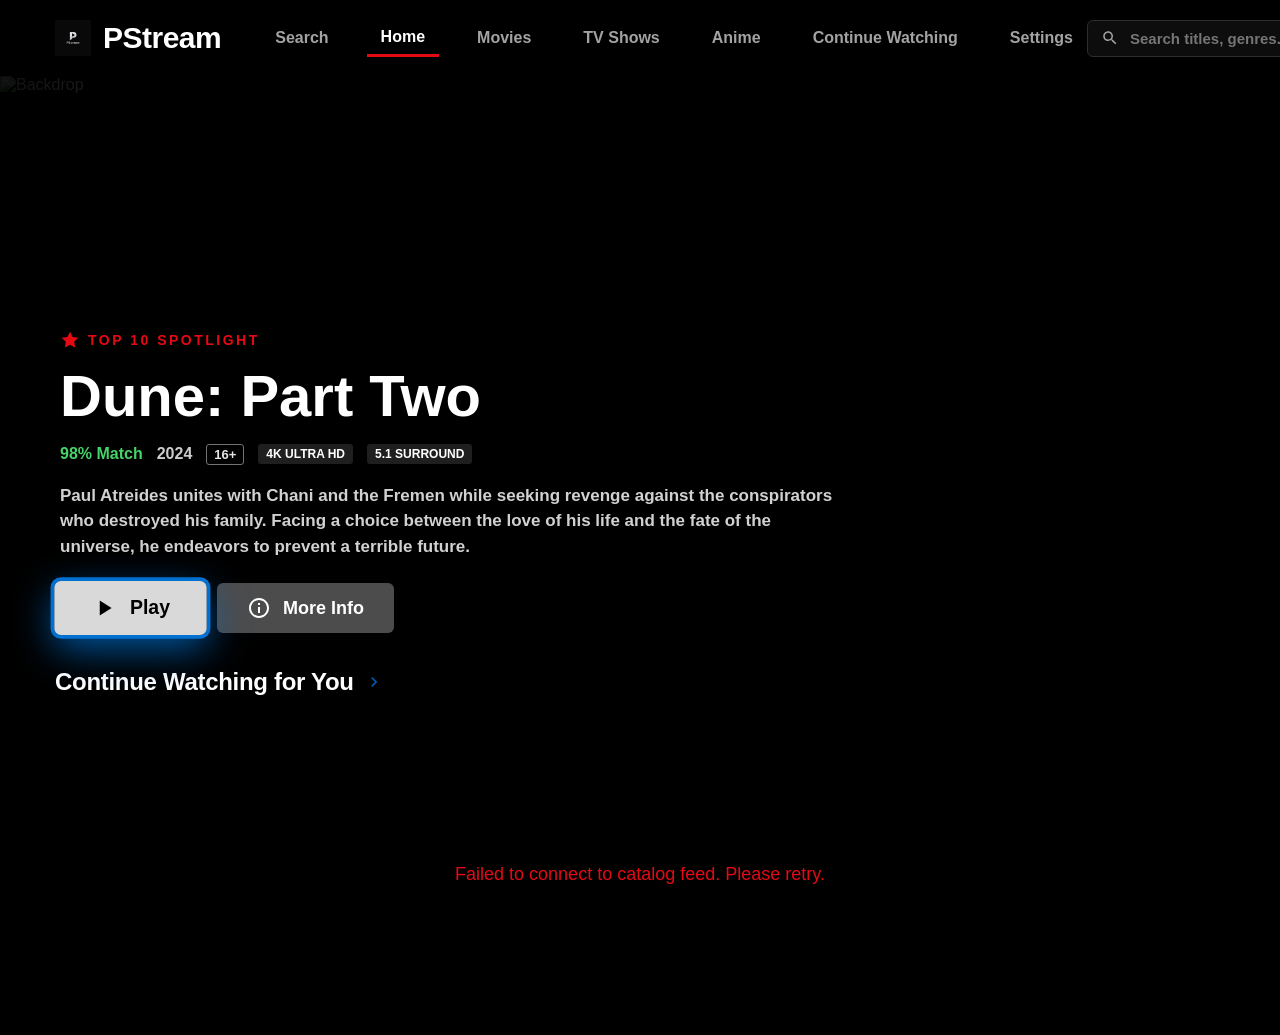
==== ps5/www/index.html @ a31a0ac3 "Initial release of PStream v1.3 for PlayStation 5 & 4" ====
<!DOCTYPE html>
<html lang="en">
<head>
    <meta charset="utf-8">
    <meta name="viewport" content="width=device-width, initial-scale=1.0, maximum-scale=1.0, user-scalable=no">
    <title>PStream</title>
    <link rel="icon" type="image/png" href="favicon.png">
    <link rel="stylesheet" href="app.css">
</head>
<body>

    <!-- Netflix Style Header -->
    <header>
        <div class="header-left">
            <div class="brand-logo">
                <img src="logo.png" class="brand-logo-img" alt="PStream Logo">
                <span class="brand-text">PStream</span>
            </div>

            <nav class="nav-tabs" id="nav-tabs">
                <button class="nav-tab" data-tab="search">Search</button>
                <button class="nav-tab active" data-tab="home">Home</button>
                <button class="nav-tab" data-tab="movies">Movies</button>
                <button class="nav-tab" data-tab="tv">TV Shows</button>
                <button class="nav-tab" data-tab="anime">Anime</button>
                <button class="nav-tab" data-tab="list">Continue Watching</button>
                <button class="nav-tab" data-tab="settings">Settings</button>
            </nav>
        </div>

        <div class="header-right">
            <div class="search-box" id="search-box-wrap">
                <svg class="search-icon" viewBox="0 0 24 24">
                    <path d="M15.5 14h-.79l-.28-.27C15.41 12.59 16 11.11 16 9.5 16 5.91 13.09 3 9.5 3S3 5.91 3 9.5 5.91 16 9.5 16c1.61 0 3.09-.59 4.23-1.57l.27.28v.79l5 4.99L20.49 19l-4.99-5zm-6 0C7.01 14 5 11.99 5 9.5S7.01 5 9.5 5 14 7.01 14 9.5 11.99 14 9.5 14z"/>
                </svg>
                <input type="text" id="search-input" class="search-input" placeholder="Search titles, genres...">
                <button id="search-clear-btn" class="search-clear-btn" style="display:none;" title="Clear Search">&times;</button>
            </div>

            <div class="header-ps-legend">
                <span><span class="ps-bumper">L1</span> <span class="ps-bumper">R1</span> Tabs</span>
                <span>
                    <span class="ps-icon ps-cross">
                        <svg viewBox="0 0 20 20"><path d="M6 6L14 14M6 14L14 6" stroke="#0070d1" stroke-width="2.5" stroke-linecap="round"/></svg>
                    </span> Select
                </span>
                <span>
                    <span class="ps-icon ps-circle">
                        <svg viewBox="0 0 20 20"><circle cx="10" cy="10" r="4.5" stroke="#e50914" stroke-width="2.5" fill="none"/></svg>
                    </span> Back
                </span>
                <span>
                    <span class="ps-icon ps-options">
                        <svg viewBox="0 0 20 20"><line x1="4" y1="6" x2="16" y2="6" stroke="#ffffff" stroke-width="2.2" stroke-linecap="round"/><line x1="4" y1="10" x2="16" y2="10" stroke="#ffffff" stroke-width="2.2" stroke-linecap="round"/><line x1="4" y1="14" x2="16" y2="14" stroke="#ffffff" stroke-width="2.2" stroke-linecap="round"/></svg>
                    </span> Options
                </span>
                <span>
                    <span class="ps-icon ps-triangle">
                        <svg viewBox="0 0 20 20"><path d="M10 5L15 14H5Z" stroke="#00cc7a" stroke-width="2.2" fill="none"/></svg>
                    </span> Search
                </span>
            </div>
        </div>
    </header>

    <!-- Netflix Cinematic Billboard -->
    <section class="billboard" id="billboard-section">
        <img id="billboard-backdrop" class="billboard-backdrop" src="https://image.tmdb.org/t/p/w1280/xOMo8BRK7PfcJv9JCnx7s520Drq.jpg" alt="Backdrop">
        <div class="billboard-vignette">
            <div class="billboard-badge" id="billboard-badge">
                <svg viewBox="0 0 24 24"><path d="M12 2l3.09 6.26L22 9.27l-5 4.87 1.18 6.88L12 17.77l-6.18 3.25L7 14.14 2 9.27l6.91-1.01L12 2z"/></svg>
                <span>TOP 10 SPOTLIGHT</span>
            </div>
            <h1 class="billboard-title" id="billboard-title">Dune: Part Two</h1>
            <div class="billboard-meta">
                <span class="meta-match" id="billboard-match">98% Match</span>
                <span class="meta-year" id="billboard-year">2024</span>
                <span class="meta-pill" id="billboard-cert">16+</span>
                <span class="meta-badge">4K ULTRA HD</span>
                <span class="meta-badge">5.1 SURROUND</span>
            </div>
            <p class="billboard-desc" id="billboard-desc">
                Paul Atreides unites with Chani and the Fremen while seeking revenge against the conspirators who destroyed his family. Facing a choice between the love of his life and the fate of the universe, he endeavors to prevent a terrible future.
            </p>
            <div class="billboard-actions">
                <button id="billboard-play-btn" class="btn-netflix-play">
                    <svg viewBox="0 0 24 24"><path d="M8 5v14l11-7z"/></svg>
                    <span>Play</span>
                </button>
                <button id="billboard-info-btn" class="btn-netflix-info">
                    <svg viewBox="0 0 24 24"><path d="M11 7h2v2h-2zm0 4h2v6h-2zm1-9C6.48 2 2 6.48 2 12s4.48 10 10 10 10-4.48 10-10S17.52 2 12 2zm0 18c-4.41 0-8-3.59-8-8s3.59-8 8-8 8 3.59 8 8-3.59 8-8 8z"/></svg>
                    <span>More Info</span>
                </button>
            </div>
        </div>
    </section>

    <!-- Main Content Container with Shelves -->
    <main id="main-content">
        <!-- Continue Watching Shelf (Only visible if history exists) -->
        <section id="continue-watching-section" class="shelf-section" style="display: none;">
            <div class="shelf-header">
                <h2 class="shelf-title">
                    <span>Continue Watching for You</span>
                    <svg class="shelf-title-arrow" viewBox="0 0 24 24"><path d="M8.59 16.59L13.17 12 8.59 7.41 10 6l6 6-6 6-1.41-1.41z"/></svg>
                </h2>
            </div>
            <div id="row-continue" class="card-carousel"></div>
        </section>

        <!-- Dynamic Category Shelves (Loaded from /api/feed) -->
        <div id="catalog-rows">
            <div style="text-align: center; padding: 60px; color: #808080; font-size: 18px;">
                Loading PStream Netflix Experience...
            </div>
        </div>
    </main>

    <!-- Netflix "More Info" Detail Modal View -->
    <div id="detail-modal">
        <div class="modal-sheet">
            <button id="modal-close-btn" class="modal-close-btn" title="Close (Circle)">
                <svg viewBox="0 0 24 24" class="svg-icon"><path d="M19 6.41L17.59 5 12 10.59 6.41 5 5 6.41 10.59 12 5 17.59 6.41 19 12 13.41 17.59 19 19 17.59 13.41 12z"/></svg>
            </button>

            <div class="modal-header-hero">
                <img id="modal-backdrop" class="modal-hero-backdrop" src="" alt="Backdrop">
                <div class="modal-hero-vignette">
                    <h2 id="modal-title" style="font-size:42px;font-weight:900;margin-bottom:12px;">Title</h2>
                    <div class="billboard-meta" style="margin-bottom:16px;">
                        <span class="meta-match" id="modal-match">98% Match</span>
                        <span class="meta-year" id="modal-year">2024</span>
                        <span class="meta-pill" id="modal-cert">16+</span>
                        <span id="modal-duration" style="color:#ccc;">2h 15m</span>
                        <span class="meta-badge">HD</span>
                    </div>
                    <div style="display:flex;gap:12px;">
                        <button id="modal-play-btn" class="btn-netflix-play">
                            <svg viewBox="0 0 24 24"><path d="M8 5v14l11-7z"/></svg>
                            <span>Play</span>
                        </button>
                    </div>
                </div>
            </div>

            <div class="modal-body">
                <div class="modal-two-col">
                    <p class="modal-overview" id="modal-overview">Overview text...</p>
                    <div class="modal-credits">
                        <div style="margin-bottom:8px;"><strong>Cast:</strong> <span id="modal-cast">...</span></div>
                        <div style="margin-bottom:8px;"><strong>Genres:</strong> <span id="modal-genres">...</span></div>
                        <div><strong>Director:</strong> <span id="modal-director">...</span></div>
                    </div>
                </div>

                <!-- Episodes Section (For TV Shows) -->
                <div id="modal-episodes-section" class="episodes-section" style="display: none;">
                    <div class="season-header-row">
                        <h3 style="font-size:24px;font-weight:900;">Episodes</h3>
                        <div id="modal-season-pills" class="season-pills"></div>
                    </div>
                    <div id="modal-episodes-list" class="episodes-list"></div>
                </div>

                <!-- More Like This Recommendations Section -->
                <div id="modal-recs-section" style="margin-top:40px;border-top:1px solid #2e2e2e;padding-top:30px;">
                    <h3 style="font-size:24px;font-weight:900;margin-bottom:16px;">More Like This</h3>
                    <div id="modal-recs-grid" class="recommendations-grid"></div>
                </div>
            </div>
        </div>
    </div>

    <!-- Fullscreen Video Player & Netflix TV OSD Overlay -->
    <div id="player-container">
        <!-- Direct Native Video Element (100% Ad-Free Direct HLS Streaming) -->
        <video id="player-video" playsinline preload="auto"></video>

        <!-- Netflix TV Loading / Buffering Spinner -->
        <div id="player-spinner-wrap" class="player-spinner-wrap">
            <div class="netflix-spinner"></div>
            <div class="spinner-title" id="spinner-title"></div>
            <div class="spinner-status" id="spinner-status">Connecting to Ad-Free Stream...</div>
        </div>

        <!-- Stream Error Dialog (When a stream is unavailable) -->
        <div id="player-error-modal" class="player-error-modal" style="display: none;">
            <div class="player-error-sheet">
                <div class="player-error-icon">
                    <svg viewBox="0 0 24 24" style="width:36px;height:36px;fill:currentColor;"><path d="M12 2C6.48 2 2 6.48 2 12s4.48 10 10 10 10-4.48 10-10S17.52 2 12 2zm1 15h-2v-2h2v2zm0-4h-2V7h2v6z"/></svg>
                </div>
                <h3 style="font-size:26px;font-weight:900;margin-bottom:10px;">Stream Unavailable</h3>
                <p id="player-error-message" style="color:#aaa;font-size:16px;line-height:1.5;margin-bottom:24px;">
                    Could not connect to an ad-free direct stream. Please try switching your provider or select another title.
                </p>
                <div style="display:flex;gap:14px;justify-content:center;">
                    <button id="player-error-retry" class="btn-netflix-play" style="padding:10px 24px;font-size:16px;">Retry</button>
                    <button id="player-error-settings" class="btn-netflix-info" style="padding:10px 24px;font-size:16px;">Provider Settings</button>
                    <button id="player-error-exit" class="btn-netflix-info" style="padding:10px 24px;font-size:16px;">Exit to Browse</button>
                </div>
            </div>
        </div>

        <!-- Netflix Interactive OSD HUD Overlay (Matching Image 1 Exact Layout) -->
        <div id="player-overlay" class="player-overlay">
            <!-- Top Row: Centered Episode/Movie Title, Clean Right Exit Button -->
            <div class="player-top-row">
                <div class="player-spacer"></div>
                <div class="player-header-title" id="player-header-title">Title</div>
                <button id="player-exit-btn" class="player-exit-btn" title="Exit (Circle / Cross)">
                    <svg viewBox="0 0 24 24"><path d="M19 6.41L17.59 5 12 10.59 6.41 5 5 6.41 10.59 12 5 17.59 6.41 19 12 13.41 17.59 19 19 17.59 13.41 12z"/></svg>
                </button>
            </div>

            <!-- Center Controls: Rewind 10s (Counter-Clockwise Left Arrow), Large Play/Pause, Forward 10s (Clockwise Right Arrow) -->
            <div class="player-center-row">
                <button id="player-rewind-10" class="player-center-btn" title="Rewind 10s">
                    <svg viewBox="0 0 64 64" class="svg-seek-circle">
                        <!-- Double chevron pointing LEFT -->
                        <path d="M 28 14 L 16 28 L 28 42 M 44 14 L 32 28 L 44 42" fill="none" stroke="#ffffff" stroke-width="3.5" stroke-linecap="round" stroke-linejoin="round"/>
                        <text x="30" y="58" font-size="14" font-weight="800" text-anchor="middle" fill="#ffffff" font-family="-apple-system, BlinkMacSystemFont, 'Segoe UI', Roboto, sans-serif">10</text>
                    </svg>
                </button>

                <button id="player-center-playpause" class="player-center-btn player-play-main tv-focused" title="Play / Pause">
                    <svg id="center-playpause-icon" viewBox="0 0 60 60">
                        <polygon points="20,12 50,30 20,48" fill="#ffffff"/>
                    </svg>
                </button>

                <button id="player-forward-10" class="player-center-btn" title="Forward 10s">
                    <svg viewBox="0 0 64 64" class="svg-seek-circle">
                        <!-- Double chevron pointing RIGHT -->
                        <path d="M 20 14 L 32 28 L 20 42 M 36 14 L 48 28 L 36 42" fill="none" stroke="#ffffff" stroke-width="3.5" stroke-linecap="round" stroke-linejoin="round"/>
                        <text x="34" y="58" font-size="14" font-weight="800" text-anchor="middle" fill="#ffffff" font-family="-apple-system, BlinkMacSystemFont, 'Segoe UI', Roboto, sans-serif">10</text>
                    </svg>
                </button>
            </div>

            <!-- Bottom HUD Group: Scrubber Bar and Action Buttons -->
            <div class="player-bottom-group">
                <!-- Scrubber Row: Full width red progress bar, solid red circle knob, remaining time right -->
                <div class="player-scrubber-row">
                    <div class="player-scrubber-track" id="player-scrubber-track" tabindex="0">
                        <div class="player-scrubber-buffered" id="player-scrubber-buffered"></div>
                        <div class="player-scrubber-fill" id="player-scrubber-fill"></div>
                        <div class="player-scrubber-knob" id="player-scrubber-knob"></div>
                    </div>
                    <div class="player-scrubber-remaining" id="player-scrubber-remaining">0:00</div>
                </div>

                <!-- Bottom Action Row: Aspect (left), Episodes, Audio & Subtitles, Next Episode (center) -->
                <div class="player-actions-row">
                    <div class="player-actions-left">
                        <button id="player-aspect-btn" class="player-action-btn" title="Aspect Ratio">
                            <svg viewBox="0 0 24 24">
                                <path d="M4 4h6v2H6v4H4V4zm16 0v6h-2V6h-4V4h6zM4 20v-6h2v4h4v2H4zm16 0h-6v-2h4v-4h2v6z" fill="currentColor"/>
                            </svg>
                        </button>
                    </div>

                    <div class="player-actions-center">
                        <button id="player-prev-ep-btn" class="player-action-btn" title="Previous Episode" style="display: none;">
                            <svg viewBox="0 0 24 24">
                                <path d="M6 6h2v12H6zm3.5 6l8.5 6V6z" fill="currentColor"/>
                            </svg>
                            <span>Previous Episode</span>
                        </button>

                        <button id="player-episodes-btn" class="player-action-btn" title="Episodes Drawer" style="display: none;">
                            <svg viewBox="0 0 24 24">
                                <path d="M4 6H2v14c0 1.1.9 2 2 2h14v-2H4V6zm16-4H8c-1.1 0-2 .9-2 2v12c0 1.1.9 2 2 2h12c1.1 0 2-.9 2-2V4c0-1.1-.9-2-2-2zm0 14H8V4h12v12z" fill="currentColor"/>
                            </svg>
                            <span>Episodes</span>
                        </button>

                        <button id="player-audio-sub-btn" class="player-action-btn" title="Audio & Subtitles">
                            <svg viewBox="0 0 24 24">
                                <path d="M20 2H4c-1.1 0-2 .9-2 2v12c0 1.1.9 2 2 2h14l4 4V4c0-1.1-.9-2-2-2zm-2 12H6v-2h12v2zm0-3H6V9h12v2zm0-3H6V6h12v2z" fill="currentColor"/>
                            </svg>
                            <span>Audio & Subtitles</span>
                        </button>

                        <button id="player-next-ep-btn" class="player-action-btn" title="Next Episode" style="display: none;">
                            <svg viewBox="0 0 24 24">
                                <path d="M6 18l8.5-6L6 6v12zM16 6v12h2V6h-2z" fill="currentColor"/>
                            </svg>
                            <span>Next Episode</span>
                        </button>
                    </div>

                    <div class="player-actions-right"></div>
                </div>
            </div>
        </div>

        <!-- In-Player Episode Selector Drawer (Slides over player) -->
        <div id="player-episodes-drawer" class="player-episodes-drawer">
            <div class="drawer-header">
                <div class="drawer-header-left">
                    <h3 id="drawer-series-title" style="font-size:24px;font-weight:900;">Episodes</h3>
                    <div id="drawer-season-pills" class="season-pills"></div>
                </div>
                <button id="drawer-close-btn" class="drawer-close-btn" title="Close (Circle)">
                    <svg viewBox="0 0 24 24" style="width:24px;height:24px;fill:currentColor;"><path d="M19 6.41L17.59 5 12 10.59 6.41 5 5 6.41 10.59 12 5 17.59 6.41 19 12 13.41 17.59 19 19 17.59 13.41 12z"/></svg>
                </button>
            </div>
            <div id="drawer-episodes-list" class="drawer-episodes-list"></div>
        </div>

        <!-- In-Player Audio & Subtitles Drawer -->
        <div id="player-audio-drawer" class="player-audio-drawer">
            <div class="drawer-header">
                <h3 style="font-size:24px;font-weight:900;">Audio & Subtitles</h3>
                <button id="audio-drawer-close-btn" class="drawer-close-btn" title="Close (Circle)">
                    <svg viewBox="0 0 24 24" style="width:24px;height:24px;fill:currentColor;"><path d="M19 6.41L17.59 5 12 10.59 6.41 5 5 6.41 10.59 12 5 17.59 6.41 19 12 13.41 17.59 19 19 17.59 13.41 12z"/></svg>
                </button>
            </div>
            <div class="audio-tracks-section">
                <h4 style="font-size:16px;color:#aaa;text-transform:uppercase;margin-bottom:12px;letter-spacing:1px;">Audio Tracks</h4>
                <div id="audio-tracks-list" class="tracks-list"></div>
                <h4 style="font-size:16px;color:#aaa;text-transform:uppercase;margin-top:24px;margin-bottom:12px;letter-spacing:1px;">Subtitles</h4>
                <div id="subtitles-list" class="tracks-list"></div>
            </div>
        </div>

        <!-- Series Autoplay Countdown Overlay Card -->
        <div id="autoplay-card">
            <div class="autoplay-header">Up Next</div>
            <div class="autoplay-title" id="autoplay-title">Episode 2</div>
            <div class="autoplay-actions">
                <button id="autoplay-play-now" style="background:#e50914;color:#fff;border:none;">Play Now (<span id="autoplay-timer">5</span>s)</button>
                <button id="autoplay-cancel" style="background:#333;color:#ccc;border:none;">Cancel</button>
            </div>
        </div>
    </div>

    <!-- PlayStation Style Card Context Menu (Options Button / Square Button) -->
    <div id="card-context-menu" class="card-context-menu" style="display: none;">
        <div class="context-menu-sheet">
            <div class="context-menu-header">
                <div class="context-menu-badge">Options Menu</div>
                <h3 id="context-menu-title" style="font-size:22px;font-weight:900;">Title</h3>
            </div>
            <div class="context-menu-items" id="context-menu-items">
                <button class="context-menu-item" data-action="remove-continue" id="ctx-remove-continue">
                    <span class="ctx-icon">
                        <svg viewBox="0 0 24 24"><path d="M6 19c0 1.1.9 2 2 2h8c1.1 0 2-.9 2-2V7H6v12zM19 4h-3.5l-1-1h-5l-1 1H5v2h14V4z"/></svg>
                    </span>
                    <span>Remove from Continue Watching</span>
                </button>
                <button class="context-menu-item" data-action="toggle-favorite" id="ctx-toggle-fav">
                    <span class="ctx-icon">
                        <svg viewBox="0 0 24 24"><path d="M12 17.27L18.18 21l-1.64-7.03L22 9.24l-7.19-.61L12 2 9.19 8.63 2 9.24l5.46 4.73L5.82 21z"/></svg>
                    </span>
                    <span id="ctx-fav-label">Add to My List / Favorites</span>
                </button>
                <button class="context-menu-item" data-action="details" id="ctx-details">
                    <span class="ctx-icon">
                        <svg viewBox="0 0 24 24"><path d="M11 7h2v2h-2zm0 4h2v6h-2zm1-9C6.48 2 2 6.48 2 12s4.48 10 10 10 10-4.48 10-10S17.52 2 12 2zm0 18c-4.41 0-8-3.59-8-8s3.59-8 8-8 8 3.59 8 8-3.59 8-8 8z"/></svg>
                    </span>
                    <span>View Details & Episodes</span>
                </button>
                <button class="context-menu-item" data-action="play" id="ctx-play">
                    <span class="ctx-icon">
                        <svg viewBox="0 0 24 24"><path d="M8 5v14l11-7z"/></svg>
                    </span>
                    <span>Play Title</span>
                </button>
                <button class="context-menu-item" data-action="close" id="ctx-close">
                    <span class="ctx-icon">
                        <svg viewBox="0 0 24 24"><path d="M19 6.41L17.59 5 12 10.59 6.41 5 5 6.41 10.59 12 5 17.59 6.41 19 12 13.41 17.59 19 19 17.59 13.41 12z"/></svg>
                    </span>
                    <span>Close</span>
                </button>
            </div>
        </div>
    </div>

    <!-- First-Launch Provider Selection Modal (Disabled/Hidden) -->
    <div id="provider-welcome-modal" class="provider-modal" style="display: none !important;">
        <div class="provider-sheet">
            <div class="provider-header">
                <img src="logo.png" style="width:72px;height:72px;margin-bottom:14px;" alt="Logo">
                <h2 style="font-size:30px;font-weight:900;">Welcome to PStream</h2>
                <p style="color:#aaa;margin-top:8px;font-size:16px;">Select your catalog & language provider:</p>
            </div>
            <div class="provider-list">
                <button class="provider-option-btn tv-focused" data-provider="eng">
                    <div class="prov-name"><span class="lang-tag">ENG</span> TMDb English <span class="prov-tag">Global</span></div>
                    <div class="prov-desc">Global movies and series - Original audio and subtitles</div>
                </button>
                <button class="provider-option-btn" data-provider="ger">
                    <div class="prov-name"><span class="lang-tag">GER</span> TMDb Deutsch <span class="prov-tag">German</span></div>
                    <div class="prov-desc">Deutsche Synchronfassungen und Untertitel - Kompletter Katalog</div>
                </button>
                <button class="provider-option-btn" data-provider="ita">
                    <div class="prov-name"><span class="lang-tag">ITA</span> TMDb Italiano <span class="prov-tag">Italian</span></div>
                    <div class="prov-desc">Catalogo completo in Italiano - Audio e sottotitoli in Italiano</div>
                </button>
                <button class="provider-option-btn" data-provider="esp">
                    <div class="prov-name"><span class="lang-tag">ESP</span> TMDb Espanol <span class="prov-tag">Spanish</span></div>
                    <div class="prov-desc">Peliculas y series en Espanol - Castellano / Latino</div>
                </button>
                <button class="provider-option-btn" data-provider="fra">
                    <div class="prov-name"><span class="lang-tag">FRA</span> TMDb Francais <span class="prov-tag">French</span></div>
                    <div class="prov-desc">Films et series en Version Francaise (VF / VOSTFR)</div>
                </button>
            </div>
        </div>
    </div>

    <!-- Streamflix Style App Settings Modal -->
    <div id="settings-modal" class="settings-modal" style="display: none;">
        <div class="settings-sheet">
            <div class="settings-header">
                <div class="settings-header-left">
                    <h2 style="font-size:30px;font-weight:900;letter-spacing:-0.5px;">Settings</h2>
                    <span class="settings-header-sub">Preferences & Data</span>
                </div>
                <button id="settings-close-btn" class="modal-close-btn" title="Close (Circle)">
                    <svg viewBox="0 0 24 24"><path d="M19 6.41L17.59 5 12 10.59 6.41 5 5 6.41 10.59 12 5 17.59 6.41 19 12 13.41 17.59 19 19 17.59 13.41 12z"/></svg>
                </button>
            </div>
            
            <div class="settings-body">
                <!-- Category 1: Catalog & Content Provider -->
                <div class="setting-group">
                    <div class="setting-title-row">
                        <label class="setting-label">Content Catalog & Language Provider</label>
                        <span class="setting-hint">Determines feed language, poster metadata, and default audio</span>
                    </div>
                    <div class="settings-provider-pills" id="settings-provider-pills">
                        <button class="setting-pill active" data-provider="eng"><span class="lang-tag">ENG</span> English</button>
                        <button class="setting-pill" data-provider="ger"><span class="lang-tag">GER</span> Deutsch</button>
                        <button class="setting-pill" data-provider="ita"><span class="lang-tag">ITA</span> Italiano</button>
                        <button class="setting-pill" data-provider="esp"><span class="lang-tag">ESP</span> Espanol</button>
                        <button class="setting-pill" data-provider="fra"><span class="lang-tag">FRA</span> Francais</button>
                    </div>
                </div>

                <!-- Category 2: Playback & Subtitles -->
                <div class="setting-group" style="margin-top:24px;">
                    <div class="setting-title-row">
                        <label class="setting-label">Playback & Skip Duration</label>
                        <span class="setting-hint">Seconds jumped when pressing Skip buttons or Left / Right on controller</span>
                    </div>
                    <div class="settings-provider-pills" id="settings-skip-pills">
                        <button class="setting-pill active" data-skip="10">10 Seconds</button>
                        <button class="setting-pill" data-skip="15">15 Seconds</button>
                        <button class="setting-pill" data-skip="30">30 Seconds</button>
                    </div>
                </div>

                <div class="setting-group" style="margin-top:24px;">
                    <div class="setting-title-row">
                        <label class="setting-label">Autoplay Next Episode</label>
                        <span class="setting-hint">Automatically prompt and start next series episode</span>
                    </div>
                    <div class="settings-provider-pills" id="settings-autoplay-pills">
                        <button class="setting-pill active" data-autoplay="on">Enabled</button>
                        <button class="setting-pill" data-autoplay="off">Disabled</button>
                    </div>
                </div>

                <!-- Category 3: Subtitles Font Size -->
                <div class="setting-group" style="margin-top:24px;">
                    <div class="setting-title-row">
                        <label class="setting-label">Subtitle Display Size</label>
                        <span class="setting-hint">Font size of on-screen closed captions & subtitles</span>
                    </div>
                    <div class="settings-provider-pills" id="settings-subsize-pills">
                        <button class="setting-pill" data-subsize="normal">Normal (20px)</button>
                        <button class="setting-pill active" data-subsize="large">Large (26px)</button>
                        <button class="setting-pill" data-subsize="xlarge">Extra Large (32px)</button>
                    </div>
                </div>

                <!-- Category 4: Data Management -->
                <div class="setting-group" style="margin-top:28px;">
                    <label class="setting-label">Data Management</label>
                    <div style="display:flex;gap:14px;margin-top:10px;flex-wrap:wrap;">
                        <button id="btn-clear-history" class="btn-setting-action">Clear Continue Watching</button>
                        <button id="btn-clear-favorites" class="btn-setting-action">Clear Favorites</button>
                        <button id="btn-reset-settings" class="btn-setting-action" style="border-color:#555;color:#aaa;">Reset All Settings</button>
                    </div>
                </div>
            </div>
        </div>
    </div>

    <script src="hls.min.js"></script>
    <script src="input.js"></script>
    <script src="app.js"></script>
</body>
</html>
---- ps5/www/app.css ----
/* ==========================================================================
   PStream - Ultra-Fidelity PlayStation 5 Design System
   Pure Black 10-Foot Television User Interface
   ========================================================================== */

* {
    box-sizing: border-box;
    margin: 0;
    padding: 0;
    user-select: none;
    -webkit-user-select: none;
}

:root {
    --bg-pure-black: #000000;
    --bg-surface: #0a0a0a;
    --bg-card: #111111;
    --bg-card-hover: #1e1e1e;
    --red-pstream: #e50914;
    --red-hover: #ff1f2a;
    --text-white: #ffffff;
    --text-muted: #b3b3b3;
    --text-dim: #737373;
    --match-green: #46d369;
    --focus-cyan: #0070d1;
    --gold: #f5c518;
}

body {
    background-color: var(--bg-pure-black);
    color: var(--text-white);
    font-family: -apple-system, BlinkMacSystemFont, "Segoe UI", Roboto, "Helvetica Neue", Arial, sans-serif;
    overflow-x: hidden;
    overflow-y: auto;
    width: 100vw;
    height: 100vh;
}

/* Complete Scrollbar Elimination for PlayStation 5 Native Display */
* {
    scrollbar-width: none !important;
    -ms-overflow-style: none !important;
}

::-webkit-scrollbar {
    display: none !important;
    width: 0px !important;
    height: 0px !important;
}

body.in-player {
    overflow: hidden !important;
}

/* ==========================================================================
   PlayStation & TV Focus Navigation Engine
   ========================================================================== */

.tv-focused {
    outline: none !important;
    transform: scale(1.08) !important;
    box-shadow: 0 0 0 3.5px var(--focus-cyan), 0 12px 36px rgba(0, 112, 209, 0.8) !important;
    z-index: 50 !important;
    transition: transform 0.16s cubic-bezier(0.2, 0.9, 0.3, 1), box-shadow 0.16s ease !important;
}

/* PlayStation Icons */
.ps-icon {
    display: inline-flex;
    align-items: center;
    justify-content: center;
    width: 24px;
    height: 24px;
    border-radius: 50%;
    background: #141414;
    border: 1px solid #2a2a2a;
    margin-right: 6px;
    vertical-align: middle;
    flex-shrink: 0;
}

.ps-icon svg {
    width: 14px;
    height: 14px;
}

.ps-cross svg path { stroke: #0070d1; }
.ps-circle svg circle { stroke: #e50914; }
.ps-square svg rect { stroke: #f34288; }
.ps-triangle svg path { stroke: #00cc7a; }

.ps-bumper {
    display: inline-flex;
    align-items: center;
    justify-content: center;
    padding: 3px 8px;
    border-radius: 5px;
    background: #1c1c1c;
    border: 1px solid #383838;
    font-size: 12px;
    font-weight: 800;
    color: #e5e5e5;
    margin: 0 4px;
}

.svg-icon {
    width: 20px;
    height: 20px;
    display: inline-block;
    vertical-align: middle;
    fill: currentColor;
    flex-shrink: 0;
}

/* ==========================================================================
   Header & Navigation Bar (Pure Black Style)
   ========================================================================== */

header {
    position: sticky;
    top: 0;
    left: 0;
    right: 0;
    height: 76px;
    display: flex;
    align-items: center;
    justify-content: space-between;
    padding: 0 55px;
    background: linear-gradient(180deg, rgba(0, 0, 0, 0.98) 0%, rgba(0, 0, 0, 0.85) 80%, transparent 100%);
    backdrop-filter: blur(16px);
    z-index: 100;
}

.header-left {
    display: flex;
    align-items: center;
    gap: 40px;
}

.brand-logo {
    display: flex;
    align-items: center;
    gap: 12px;
    text-decoration: none;
    cursor: pointer;
}

.brand-logo-img {
    width: 36px;
    height: 36px;
    object-fit: contain;
}

.brand-text {
    font-size: 30px;
    font-weight: 900;
    letter-spacing: -0.5px;
    color: #ffffff;
    font-family: -apple-system, BlinkMacSystemFont, "Segoe UI", Roboto, sans-serif;
}

/* Navigation Tabs */
.nav-tabs {
    display: flex;
    align-items: center;
    gap: 24px;
}

.nav-tab {
    background: transparent;
    border: none;
    color: #a3a3a3;
    font-size: 16px;
    font-weight: 700;
    cursor: pointer;
    padding: 8px 14px;
    border-radius: 6px;
    transition: color 0.15s ease, background 0.15s ease;
    white-space: nowrap;
}

.nav-tab:hover, .nav-tab.active {
    color: var(--text-white);
    font-weight: 800;
}

.nav-tab.active {
    border-bottom: 3px solid var(--red-pstream);
    border-radius: 0;
}

.nav-tab.tv-focused {
    color: var(--text-white);
    background: rgba(255, 255, 255, 0.16);
    border-radius: 6px;
}

.header-right {
    display: flex;
    align-items: center;
    gap: 24px;
}

.search-box {
    position: relative;
    display: flex;
    align-items: center;
}

.search-input {
    background: #0d0d0d;
    color: var(--text-white);
    border: 1px solid #2e2e2e;
    padding: 9px 18px 9px 42px;
    border-radius: 6px;
    font-size: 15px;
    font-weight: 600;
    width: 260px;
    outline: none;
    transition: all 0.2s ease;
}

.search-input:focus, .search-input.tv-focused {
    width: 330px;
    border-color: var(--text-white);
    background: #141414;
    box-shadow: 0 0 0 2.5px var(--focus-cyan);
}

.search-icon {
    position: absolute;
    left: 14px;
    width: 18px;
    height: 18px;
    fill: #a3a3a3;
    pointer-events: none;
}

.search-clear-btn {
    position: absolute;
    right: 12px;
    top: 50%;
    transform: translateY(-50%);
    background: #333333;
    border: none;
    color: #ffffff;
    font-size: 16px;
    font-weight: bold;
    width: 22px;
    height: 22px;
    border-radius: 50%;
    cursor: pointer;
    display: none;
    line-height: 20px;
    text-align: center;
    padding: 0;
    transition: background 0.15s;
    z-index: 5;
}

.search-clear-btn:hover, .search-clear-btn:focus {
    background: #e50914;
    color: #ffffff;
}

.header-ps-legend {
    display: flex;
    align-items: center;
    gap: 16px;
    background: #0f0f0f;
    padding: 6px 16px;
    border-radius: 20px;
    border: 1px solid #282828;
    font-size: 13px;
    font-weight: 700;
    color: #cccccc;
}

/* ==========================================================================
   Netflix Cinematic Billboard (Hero Spotlight)
   ========================================================================== */

.billboard {
    position: relative;
    width: 100%;
    height: 68vh;
    min-height: 500px;
    max-height: 720px;
    overflow: hidden;
    background: #000000;
}

.billboard-backdrop {
    position: absolute;
    top: 0;
    left: 0;
    width: 100%;
    height: 100%;
    object-fit: cover;
    object-position: center 20%;
    opacity: 0.72;
    transition: opacity 0.6s ease;
}

.billboard-vignette {
    position: absolute;
    top: 0;
    left: 0;
    right: 0;
    bottom: 0;
    background: 
        linear-gradient(77deg, rgba(0, 0, 0, 0.96) 0%, rgba(0, 0, 0, 0.75) 35%, transparent 70%),
        linear-gradient(180deg, transparent 40%, rgba(0, 0, 0, 0.75) 75%, var(--bg-pure-black) 100%);
    display: flex;
    flex-direction: column;
    justify-content: flex-end;
    padding: 0 60px 55px 60px;
}

.billboard-badge {
    display: inline-flex;
    align-items: center;
    gap: 8px;
    font-size: 14px;
    font-weight: 900;
    letter-spacing: 2.5px;
    color: var(--red-pstream);
    text-transform: uppercase;
    margin-bottom: 14px;
}

.billboard-badge svg {
    width: 20px;
    height: 20px;
    fill: var(--red-pstream);
}

.billboard-title {
    font-size: 58px;
    font-weight: 900;
    line-height: 1.1;
    max-width: 860px;
    margin-bottom: 16px;
    text-shadow: 0 3px 12px rgba(0, 0, 0, 0.9);
}

.billboard-meta {
    display: flex;
    align-items: center;
    gap: 14px;
    font-size: 16px;
    font-weight: 800;
    margin-bottom: 18px;
}

.meta-match { color: var(--match-green); }
.meta-year { color: #cccccc; }

.meta-pill {
    border: 1px solid #737373;
    padding: 2px 7px;
    font-size: 13px;
    font-weight: 700;
    border-radius: 3px;
    color: #e5e5e5;
}

.meta-badge {
    background: rgba(255, 255, 255, 0.12);
    padding: 3px 8px;
    font-size: 12px;
    font-weight: 800;
    border-radius: 3px;
    color: #ffffff;
}

.billboard-desc {
    font-size: 17px;
    font-weight: 600;
    line-height: 1.5;
    color: #d1d1d1;
    max-width: 780px;
    margin-bottom: 24px;
    display: -webkit-box;
    -webkit-line-clamp: 3;
    -webkit-box-orient: vertical;
    overflow: hidden;
    text-shadow: 0 2px 8px rgba(0, 0, 0, 0.9);
}

.billboard-actions {
    display: flex;
    align-items: center;
    gap: 16px;
}

.btn-netflix-play {
    display: inline-flex;
    align-items: center;
    gap: 12px;
    background: #ffffff;
    color: #000000;
    border: none;
    padding: 13px 34px;
    border-radius: 6px;
    font-size: 18px;
    font-weight: 900;
    cursor: pointer;
    transition: transform 0.15s ease, background 0.15s ease;
}

.btn-netflix-play svg {
    width: 24px;
    height: 24px;
    fill: #000000;
}

.btn-netflix-play:hover, .btn-netflix-play.tv-focused {
    background: rgba(255, 255, 255, 0.85);
    transform: scale(1.06);
}

.btn-netflix-info {
    display: inline-flex;
    align-items: center;
    gap: 12px;
    background: rgba(109, 109, 110, 0.7);
    color: #ffffff;
    border: none;
    padding: 13px 30px;
    border-radius: 6px;
    font-size: 18px;
    font-weight: 800;
    cursor: pointer;
    backdrop-filter: blur(8px);
    transition: transform 0.15s ease, background 0.15s ease;
}

.btn-netflix-info svg {
    width: 24px;
    height: 24px;
    fill: #ffffff;
}

.btn-netflix-info:hover, .btn-netflix-info.tv-focused {
    background: rgba(109, 109, 110, 0.95);
    transform: scale(1.06);
}

/* ==========================================================================
   Shelves & Horizontal Carousels
   ========================================================================== */

main {
    position: relative;
    z-index: 10;
    padding-bottom: 80px;
    margin-top: -20px;
}

.shelf-section {
    margin-bottom: 44px;
    padding: 0 55px;
}

.shelf-header {
    display: flex;
    align-items: center;
    justify-content: space-between;
    margin-bottom: 16px;
}

.shelf-title {
    font-size: 24px;
    font-weight: 900;
    color: #ffffff;
    display: inline-flex;
    align-items: center;
    gap: 10px;
    letter-spacing: -0.3px;
}

.shelf-title-arrow {
    width: 20px;
    height: 20px;
    fill: var(--focus-cyan);
    opacity: 0.8;
}

.shelf-section {
    contain: layout style;
    transform: translateZ(0);
}

.card-carousel {
    display: flex;
    gap: 18px;
    overflow-x: auto;
    overflow-y: hidden;
    padding: 14px 4px 24px 4px;
    scroll-behavior: auto !important;
    -webkit-overflow-scrolling: auto;
    contain: content;
    transform: translateZ(0);
}

.card-carousel::-webkit-scrollbar {
    display: none !important;
}

.netflix-card {
    flex: 0 0 215px;
    height: 310px;
    background: var(--bg-card);
    border-radius: 8px;
    overflow: hidden;
    position: relative;
    cursor: pointer;
    transition: transform 0.14s ease, box-shadow 0.14s ease;
    border: 1px solid #1a1a1a;
    transform: translateZ(0);
    will-change: transform;
}

/* Continue Watching Progress Bar on Cards */
.card-progress-bar-wrap {
    position: absolute;
    bottom: 0;
    left: 0;
    right: 0;
    height: 5px;
    background: rgba(255, 255, 255, 0.25);
    z-index: 10;
    overflow: hidden;
}

.card-progress-bar-fill {
    height: 100%;
    background: var(--red-pstream);
    width: 0%;
}

.card-progress-timestamp {
    position: absolute;
    bottom: 8px;
    left: 10px;
    font-size: 11px;
    font-weight: 800;
    color: #ffffff;
    text-shadow: 0 1px 4px rgba(0, 0, 0, 0.95);
    z-index: 10;
    letter-spacing: 0.3px;
}

.netflix-card img {
    width: 100%;
    height: 100%;
    object-fit: cover;
    background: #0a0a0a;
}

.netflix-card:hover {
    transform: scale(1.05);
}

.netflix-card.tv-focused {
    transform: scale(1.1) !important;
    box-shadow: 0 0 0 3.5px var(--focus-cyan), 0 14px 34px rgba(0, 112, 209, 0.85) !important;
}

.card-badge-top-left {
    position: absolute;
    top: 8px;
    left: 8px;
    background: rgba(0, 0, 0, 0.85);
    color: #ffffff;
    font-size: 11px;
    font-weight: 800;
    padding: 3px 7px;
    border-radius: 4px;
    border: 1px solid rgba(255, 255, 255, 0.2);
}

.card-badge-top-right {
    position: absolute;
    top: 8px;
    right: 8px;
    background: rgba(0, 0, 0, 0.85);
    color: var(--gold);
    font-size: 11px;
    font-weight: 800;
    padding: 3px 7px;
    border-radius: 4px;
    border: 1px solid rgba(245, 197, 24, 0.3);
    display: flex;
    align-items: center;
    gap: 4px;
}

.card-badge-top-right svg {
    width: 12px;
    height: 12px;
    fill: var(--gold);
}

.card-info-overlay {
    position: absolute;
    bottom: 0;
    left: 0;
    right: 0;
    padding: 30px 10px 10px 10px;
    background: linear-gradient(180deg, transparent 0%, rgba(0, 0, 0, 0.95) 100%);
    opacity: 0;
    transition: opacity 0.2s ease;
}

.netflix-card:hover .card-info-overlay,
.netflix-card.tv-focused .card-info-overlay {
    opacity: 1;
}

.card-title-text {
    font-size: 14px;
    font-weight: 800;
    color: #ffffff;
    white-space: nowrap;
    overflow: hidden;
    text-overflow: ellipsis;
}

.card-progress-bar {
    position: absolute;
    bottom: 0;
    left: 0;
    right: 0;
    height: 4px;
    background: rgba(255, 255, 255, 0.3);
}

.card-progress-fill {
    height: 100%;
    background: var(--red-pstream);
    width: 45%;
}

/* ==========================================================================
   Netflix Detail Modal View (Full Metadata & Seasons/Episodes)
   ========================================================================== */

#detail-modal {
    display: none;
    position: fixed;
    inset: 0;
    background: rgba(0, 0, 0, 0.88);
    backdrop-filter: blur(12px);
    z-index: 5000;
    overflow-y: auto;
    padding: 40px 0;
}

.modal-sheet {
    max-width: 960px;
    margin: 0 auto;
    background: #0d0d0d;
    border-radius: 12px;
    overflow: hidden;
    border: 1px solid #222222;
    position: relative;
    box-shadow: 0 20px 60px rgba(0, 0, 0, 0.95);
}

.modal-close-btn {
    position: absolute;
    top: 20px;
    right: 20px;
    width: 42px;
    height: 42px;
    border-radius: 50%;
    background: rgba(18, 18, 18, 0.9);
    border: 1px solid #333;
    color: #ffffff;
    font-size: 18px;
    font-weight: 900;
    display: flex;
    align-items: center;
    justify-content: center;
    cursor: pointer;
    z-index: 20;
    transition: transform 0.15s ease, background 0.15s ease;
}

.modal-close-btn:hover, .modal-close-btn.tv-focused {
    background: var(--red-pstream);
    border-color: var(--red-pstream);
    transform: scale(1.1);
}

.modal-header-hero {
    position: relative;
    height: 440px;
    background: #000;
}

.modal-hero-backdrop {
    width: 100%;
    height: 100%;
    object-fit: cover;
    opacity: 0.75;
}

.modal-hero-vignette {
    position: absolute;
    inset: 0;
    background: linear-gradient(180deg, transparent 40%, #0d0d0d 100%);
    display: flex;
    flex-direction: column;
    justify-content: flex-end;
    padding: 35px 45px;
}

.modal-body {
    padding: 30px 45px 50px 45px;
}

.modal-two-col {
    display: grid;
    grid-template-columns: 2fr 1fr;
    gap: 35px;
    margin-bottom: 35px;
}

.modal-overview {
    font-size: 17px;
    font-weight: 600;
    line-height: 1.6;
    color: #d6d6d6;
}

.modal-credits {
    font-size: 15px;
    color: #999999;
    line-height: 1.5;
}

.modal-credits strong {
    color: #ffffff;
    font-weight: 800;
}

/* Season Selection Pills */
.season-header-row {
    display: flex;
    align-items: center;
    justify-content: space-between;
    margin-bottom: 20px;
}

.season-pills {
    display: flex;
    gap: 10px;
    overflow-x: auto;
}

.season-pill {
    background: #1a1a1a;
    color: #cccccc;
    border: 1px solid #333333;
    padding: 7px 16px;
    border-radius: 6px;
    font-size: 15px;
    font-weight: 800;
    cursor: pointer;
    transition: all 0.15s ease;
}

.season-pill:hover, .season-pill.tv-focused {
    background: #2a2a2a;
    color: #ffffff;
    border-color: var(--focus-cyan);
}

.season-pill.active {
    background: var(--red-pstream);
    color: #ffffff;
    border-color: var(--red-pstream);
}

/* Episodes List */
.episodes-list {
    display: flex;
    flex-direction: column;
    gap: 16px;
}

.episode-item {
    display: flex;
    gap: 20px;
    padding: 16px;
    border-radius: 8px;
    background: #161616;
    cursor: pointer;
    transition: background 0.15s ease, transform 0.15s ease;
    border: 1px solid #222222;
}

.episode-item:hover {
    background: #222222;
    border-color: #383838;
}

.episode-item.tv-focused {
    background: #262626;
    border-color: var(--focus-cyan);
    transform: scale(1.02);
}

.episode-thumb-wrap {
    flex: 0 0 170px;
    height: 96px;
    border-radius: 6px;
    overflow: hidden;
    position: relative;
    background: #000000;
}

.episode-thumb-wrap img {
    width: 100%;
    height: 100%;
    object-fit: cover;
}

.episode-play-overlay {
    position: absolute;
    inset: 0;
    display: flex;
    align-items: center;
    justify-content: center;
    background: rgba(0, 0, 0, 0.45);
    opacity: 0;
    transition: opacity 0.15s ease;
}

.episode-item:hover .episode-play-overlay,
.episode-item.tv-focused .episode-play-overlay {
    opacity: 1;
}

.episode-play-overlay svg {
    width: 34px;
    height: 34px;
    fill: #ffffff;
}

.episode-meta-col {
    flex: 1;
    display: flex;
    flex-direction: column;
    justify-content: center;
}

.episode-title-row {
    display: flex;
    justify-content: space-between;
    margin-bottom: 6px;
    font-size: 16px;
    font-weight: 800;
}

.episode-runtime {
    color: var(--text-muted);
    font-weight: 600;
}

.episode-synopsis {
    font-size: 14px;
    font-weight: 500;
    color: #9e9e9e;
    line-height: 1.45;
    display: -webkit-box;
    -webkit-line-clamp: 2;
    -webkit-box-orient: vertical;
    overflow: hidden;
}

/* Recommendations Grid */
.recommendations-grid {
    display: grid;
    grid-template-columns: repeat(auto-fill, minmax(210px, 1fr));
    gap: 16px;
    margin-top: 25px;
}

.rec-card {
    background: #161616;
    border-radius: 6px;
    overflow: hidden;
    cursor: pointer;
    transition: transform 0.15s ease;
    border: 1px solid #222;
}

.rec-card:hover, .rec-card.tv-focused {
    transform: scale(1.05);
    border-color: var(--focus-cyan);
}

.rec-thumb {
    width: 100%;
    height: 130px;
    object-fit: cover;
    background: #000;
}

.rec-info {
    padding: 12px;
}

.rec-title {
    font-size: 14px;
    font-weight: 800;
    margin-bottom: 4px;
    white-space: nowrap;
    overflow: hidden;
    text-overflow: ellipsis;
}

.rec-meta {
    font-size: 13px;
    color: var(--match-green);
    font-weight: 800;
}

/* ==========================================================================
   Full Native Video Player & Netflix Overlay (Strictly Matching Image 1)
   ========================================================================== */

#player-container {
    display: none;
    position: fixed;
    top: 0;
    left: 0;
    width: 100vw;
    height: 100vh;
    background: #000000;
    z-index: 10000;
    overflow: hidden;
}

#player-video {
    position: absolute;
    top: 0;
    left: 0;
    width: 100%;
    height: 100%;
    border: none;
    background: #000000;
    object-fit: contain;
}

/* Loading / Buffering Spinner */
.player-spinner-wrap {
    position: absolute;
    inset: 0;
    z-index: 10001;
    display: flex;
    flex-direction: column;
    align-items: center;
    justify-content: center;
    background: radial-gradient(circle at center, rgba(10, 10, 10, 0.9) 0%, rgba(0, 0, 0, 0.98) 100%);
    pointer-events: none;
    opacity: 0;
    transition: opacity 0.3s ease;
}

.player-spinner-wrap.active {
    opacity: 1;
    pointer-events: auto;
}

.netflix-spinner {
    width: 72px;
    height: 72px;
    border: 5px solid rgba(255, 255, 255, 0.15);
    border-top-color: var(--red-pstream);
    border-radius: 50%;
    animation: pstreamSpin 0.9s cubic-bezier(0.5, 0.1, 0.5, 0.9) infinite;
    box-shadow: 0 0 35px rgba(229, 9, 20, 0.5);
}

@keyframes pstreamSpin {
    0% { transform: rotate(0deg); }
    100% { transform: rotate(360deg); }
}

.spinner-title {
    font-size: 28px;
    font-weight: 900;
    color: #ffffff;
    margin-top: 24px;
    text-shadow: 0 2px 10px rgba(0, 0, 0, 0.9);
}

.spinner-status {
    font-size: 15px;
    font-weight: 700;
    color: #a3a3a3;
    margin-top: 8px;
}

/* Stream Error Modal */
.player-error-modal {
    position: absolute;
    inset: 0;
    z-index: 10009;
    display: flex;
    align-items: center;
    justify-content: center;
    background: rgba(0, 0, 0, 0.92);
}

.player-error-sheet {
    background: #111111;
    border: 1px solid #333;
    border-radius: 12px;
    padding: 35px 45px;
    max-width: 580px;
    text-align: center;
    box-shadow: 0 20px 50px rgba(0,0,0,0.9);
}

.player-error-icon {
    width: 60px;
    height: 60px;
    border-radius: 50%;
    background: rgba(229, 9, 20, 0.2);
    border: 2px solid var(--red-pstream);
    color: var(--red-pstream);
    font-size: 32px;
    font-weight: 900;
    display: inline-flex;
    align-items: center;
    justify-content: center;
    margin-bottom: 20px;
}

/* Netflix TV Interactive OSD HUD Overlay (Reduced Scrim Darkness by Half) */
.player-overlay {
    position: absolute;
    inset: 0;
    z-index: 10002;
    display: flex;
    flex-direction: column;
    justify-content: space-between;
    padding: 40px 60px 45px 60px;
    background: 
        radial-gradient(ellipse at center, rgba(0, 0, 0, 0.32) 0%, rgba(0, 0, 0, 0.41) 100%),
        linear-gradient(180deg, rgba(0, 0, 0, 0.45) 0%, rgba(0, 0, 0, 0.25) 25%, rgba(0, 0, 0, 0.25) 75%, rgba(0, 0, 0, 0.48) 100%);
    pointer-events: none;
    opacity: 1;
    transition: opacity 0.35s cubic-bezier(0.16, 1, 0.3, 1);
}

.player-overlay.osd-hidden {
    opacity: 0 !important;
    pointer-events: none !important;
}

.player-overlay * {
    pointer-events: auto;
}

/* Top Row: Centered Episode Title, Right Exit Button */
.player-top-row {
    display: flex;
    align-items: center;
    justify-content: space-between;
    width: 100%;
}

.player-spacer {
    width: 44px;
}

.player-header-title {
    font-size: 26px;
    font-weight: 900;
    color: #ffffff;
    text-align: center;
    text-shadow: 0 2px 10px rgba(0, 0, 0, 0.9);
    letter-spacing: -0.3px;
    max-width: 80%;
    white-space: nowrap;
    overflow: hidden;
    text-overflow: ellipsis;
}

.player-exit-btn {
    background: transparent;
    border: none;
    color: #ffffff;
    cursor: pointer;
    width: 44px;
    height: 44px;
    display: flex;
    align-items: center;
    justify-content: center;
    border-radius: 50%;
    transition: transform 0.15s ease, background 0.15s ease;
}

.player-exit-btn svg {
    width: 32px;
    height: 32px;
    fill: #ffffff;
}

.player-exit-btn:hover, .player-exit-btn.tv-focused {
    background: rgba(255, 255, 255, 0.2);
    transform: scale(1.15);
}

/* Center Control Row: Rewind 10s, Big Center Play/Pause, Forward 10s */
.player-center-row {
    display: flex;
    align-items: center;
    justify-content: center;
    gap: 80px;
    width: 100%;
}

.player-center-btn {
    background: transparent;
    border: none;
    color: #ffffff;
    cursor: pointer;
    border-radius: 50%;
    display: flex;
    align-items: center;
    justify-content: center;
    transition: transform 0.16s cubic-bezier(0.2, 0.9, 0.3, 1), background 0.16s ease;
}

.player-center-btn:hover, .player-center-btn.tv-focused {
    transform: scale(1.15) !important;
}

.svg-seek-circle {
    width: 68px;
    height: 68px;
}

.player-play-main {
    width: 84px;
    height: 84px;
}

.player-play-main svg {
    width: 76px;
    height: 76px;
    fill: #ffffff;
}

/* Bottom HUD Group: Scrubber Bar and Actions */
.player-bottom-group {
    display: flex;
    flex-direction: column;
    gap: 22px;
    width: 100%;
}

/* Scrubber Row: Full width red bar, solid red knob, remaining time right */
.player-scrubber-row {
    display: flex;
    align-items: center;
    gap: 22px;
    width: 100%;
}

.player-scrubber-track {
    flex: 1;
    height: 6px;
    background: rgba(255, 255, 255, 0.35);
    border-radius: 3px;
    position: relative;
    cursor: pointer;
    transition: height 0.15s ease;
}

.player-scrubber-track:hover, .player-scrubber-track.tv-focused {
    height: 10px;
}

.player-scrubber-buffered {
    position: absolute;
    top: 0;
    left: 0;
    height: 100%;
    background: rgba(255, 255, 255, 0.5);
    border-radius: 3px;
    width: 0%;
}

.player-scrubber-fill {
    position: absolute;
    top: 0;
    left: 0;
    height: 100%;
    background: var(--red-pstream);
    border-radius: 3px;
    width: 0%;
    transition: width 0.1s linear;
}

.player-scrubber-knob {
    position: absolute;
    top: 50%;
    left: 0%;
    width: 18px;
    height: 18px;
    border-radius: 50%;
    background: var(--red-pstream);
    box-shadow: 0 0 10px rgba(229, 9, 20, 0.8);
    transform: translate(-50%, -50%);
}

.player-scrubber-remaining {
    font-size: 18px;
    font-weight: 800;
    font-variant-numeric: tabular-nums;
    color: #ffffff;
    min-width: 60px;
    text-align: right;
    letter-spacing: 0.5px;
}

/* Bottom Action Row: Aspect (Left), Episodes / Audio / Next Ep (Center) */
.player-actions-row {
    display: flex;
    align-items: center;
    justify-content: space-between;
    width: 100%;
}

.player-actions-left {
    display: flex;
    align-items: center;
}

.player-actions-center {
    display: flex;
    align-items: center;
    gap: 40px;
}

.player-actions-right {
    width: 44px;
}

.player-action-btn {
    background: transparent;
    border: none;
    color: #ffffff;
    font-size: 16px;
    font-weight: 800;
    cursor: pointer;
    display: inline-flex;
    align-items: center;
    gap: 10px;
    padding: 8px 14px;
    border-radius: 6px;
    transition: transform 0.15s ease, background 0.15s ease, color 0.15s ease;
}

.player-action-btn svg {
    width: 24px;
    height: 24px;
    fill: currentColor;
}

.player-action-btn:hover, .player-action-btn.tv-focused {
    background: rgba(255, 255, 255, 0.18);
    transform: scale(1.08);
    color: #ffffff;
}

/* ==========================================================================
   In-Player Episode Selector Drawer (Slides from Right over Video)
   ========================================================================== */

.player-episodes-drawer {
    display: none;
    position: absolute;
    top: 0;
    right: 0;
    bottom: 0;
    width: 540px;
    background: rgba(10, 10, 10, 0.96);
    backdrop-filter: blur(20px);
    border-left: 1px solid #282828;
    z-index: 10006;
    flex-direction: column;
    padding: 30px;
    overflow-y: auto;
    box-shadow: -15px 0 50px rgba(0, 0, 0, 0.95);
    animation: slideDrawer 0.25s cubic-bezier(0.16, 1, 0.3, 1);
}

@keyframes slideDrawer {
    from { transform: translateX(100%); }
    to { transform: translateX(0); }
}

.drawer-header {
    display: flex;
    align-items: center;
    justify-content: space-between;
    margin-bottom: 24px;
    border-bottom: 1px solid #222;
    padding-bottom: 16px;
}

.drawer-header-left {
    display: flex;
    flex-direction: column;
    gap: 12px;
}

.drawer-close-btn {
    background: #202020;
    border: 1px solid #333;
    color: #fff;
    width: 36px;
    height: 36px;
    border-radius: 50%;
    cursor: pointer;
    font-size: 16px;
    font-weight: 900;
}

.drawer-close-btn:hover, .drawer-close-btn.tv-focused {
    background: var(--red-pstream);
}

.drawer-episodes-list {
    display: flex;
    flex-direction: column;
    gap: 14px;
}

/* In-Player Audio & Subtitles Drawer */
.player-audio-drawer {
    display: none;
    position: absolute;
    top: 50%;
    left: 50%;
    transform: translate(-50%, -50%);
    width: 500px;
    background: rgba(15, 15, 15, 0.96);
    backdrop-filter: blur(20px);
    border: 1px solid #333;
    border-radius: 12px;
    z-index: 10007;
    padding: 30px;
    box-shadow: 0 20px 60px rgba(0, 0, 0, 0.95);
}

.tracks-list {
    display: flex;
    flex-direction: column;
    gap: 8px;
}

.track-item {
    background: #1c1c1c;
    border: 1px solid #2a2a2a;
    padding: 10px 16px;
    border-radius: 6px;
    color: #eee;
    font-size: 15px;
    font-weight: 700;
    cursor: pointer;
    display: flex;
    justify-content: space-between;
}

.track-item:hover, .track-item.tv-focused {
    background: #282828;
    border-color: var(--focus-cyan);
}

.track-item.active {
    background: var(--red-pstream);
    border-color: var(--red-pstream);
    color: #fff;
}

/* ==========================================================================
   PlayStation Style Card Context Menu (Options Button)
   ========================================================================== */

.card-context-menu {
    position: fixed;
    inset: 0;
    background: rgba(0, 0, 0, 0.75);
    backdrop-filter: blur(8px);
    z-index: 8000;
    display: flex;
    align-items: center;
    justify-content: center;
}

.context-menu-sheet {
    background: #111111;
    border: 1px solid #2c2c2c;
    border-radius: 12px;
    width: 440px;
    overflow: hidden;
    box-shadow: 0 24px 60px rgba(0, 0, 0, 0.95);
}

.context-menu-header {
    padding: 22px 26px 16px 26px;
    border-bottom: 1px solid #222;
}

.context-menu-badge {
    font-size: 12px;
    font-weight: 800;
    color: var(--focus-cyan);
    letter-spacing: 1.5px;
    text-transform: uppercase;
    margin-bottom: 4px;
}

.context-menu-items {
    display: flex;
    flex-direction: column;
    padding: 12px 14px 18px 14px;
    gap: 6px;
}

.context-menu-item {
    background: transparent;
    border: 1px solid transparent;
    color: #ffffff;
    padding: 13px 18px;
    border-radius: 8px;
    font-size: 16px;
    font-weight: 800;
    cursor: pointer;
    display: flex;
    align-items: center;
    gap: 14px;
    text-align: left;
    transition: background 0.12s ease, transform 0.12s ease;
}

.context-menu-item .ctx-icon {
    font-size: 18px;
    width: 24px;
    height: 24px;
    display: inline-flex;
    align-items: center;
    justify-content: center;
    color: var(--red-pstream);
}

.context-menu-item .ctx-icon svg {
    width: 20px;
    height: 20px;
    fill: currentColor;
}

.context-menu-item:hover, .context-menu-item.tv-focused {
    background: #242424;
    border-color: var(--focus-cyan);
    transform: scale(1.02);
}

/* ==========================================================================
   Provider Welcome Modal & Settings Modal
   ========================================================================== */

.provider-modal, .settings-modal {
    position: fixed;
    inset: 0;
    background: rgba(0, 0, 0, 0.85);
    backdrop-filter: blur(12px);
    z-index: 9000;
    display: flex;
    align-items: center;
    justify-content: center;
}

.provider-sheet, .settings-sheet {
    background: #0f0f0f;
    border: 1px solid #292929;
    border-radius: 14px;
    width: 680px;
    max-width: 90vw;
    padding: 38px 42px;
    box-shadow: 0 25px 70px rgba(0, 0, 0, 0.95);
    position: relative;
}

.provider-list {
    display: flex;
    flex-direction: column;
    gap: 14px;
    margin-top: 24px;
}

.provider-option-btn {
    background: #181818;
    border: 1.5px solid #2a2a2a;
    border-radius: 10px;
    padding: 16px 20px;
    text-align: left;
    cursor: pointer;
    transition: all 0.15s ease;
}

.provider-option-btn:hover, .provider-option-btn.tv-focused {
    background: #222222;
    border-color: var(--focus-cyan);
    transform: scale(1.02);
}

.prov-name {
    font-size: 17px;
    font-weight: 900;
    color: #ffffff;
    display: flex;
    align-items: center;
    gap: 10px;
}

.lang-tag {
    display: inline-block;
    background: #2b2b2b;
    color: #ffffff;
    padding: 2px 7px;
    border-radius: 4px;
    font-size: 11px;
    font-weight: 800;
    letter-spacing: 0.5px;
    vertical-align: middle;
}

.setting-pill.active .lang-tag {
    background: #ffffff;
    color: #000000;
}

.prov-tag {
    background: var(--red-pstream);
    color: #ffffff;
    font-size: 11px;
    font-weight: 800;
    padding: 2px 7px;
    border-radius: 4px;
    text-transform: uppercase;
}

.prov-desc {
    font-size: 13px;
    color: #999999;
    margin-top: 5px;
    font-weight: 600;
}

.settings-header {
    display: flex;
    align-items: center;
    justify-content: space-between;
    margin-bottom: 24px;
    border-bottom: 1px solid #222;
    padding-bottom: 16px;
}

.settings-header-left {
    display: flex;
    flex-direction: column;
    gap: 4px;
}

.settings-header-sub {
    font-size: 13px;
    font-weight: 700;
    color: #777;
    text-transform: uppercase;
    letter-spacing: 1px;
}

.setting-title-row {
    display: flex;
    flex-direction: column;
    margin-bottom: 10px;
}

.setting-label {
    display: block;
    font-size: 14px;
    font-weight: 800;
    color: #ffffff;
    text-transform: uppercase;
    letter-spacing: 0.8px;
}

.setting-hint {
    display: block;
    font-size: 12px;
    font-weight: 600;
    color: #777777;
    margin-top: 3px;
}

.settings-provider-pills {
    display: flex;
    gap: 10px;
    flex-wrap: wrap;
}

.setting-pill {
    background: #181818;
    border: 1px solid #333;
    color: #ccc;
    padding: 10px 16px;
    border-radius: 6px;
    font-size: 14px;
    font-weight: 800;
    cursor: pointer;
    transition: background 0.12s ease, border-color 0.12s ease;
}

.setting-pill:hover, .setting-pill.tv-focused {
    background: #252525;
    border-color: var(--focus-cyan);
}

.setting-pill.active {
    background: var(--red-pstream);
    color: #fff;
    border-color: var(--red-pstream);
}

.btn-setting-action {
    background: #1f1f1f;
    border: 1px solid #383838;
    color: #eee;
    padding: 11px 20px;
    border-radius: 6px;
    font-size: 14px;
    font-weight: 800;
    cursor: pointer;
    transition: background 0.12s ease, border-color 0.12s ease;
}

.btn-setting-action:hover, .btn-setting-action.tv-focused {
    background: #2d2d2d;
    border-color: var(--focus-cyan);
}

/* Autoplay card */
#autoplay-card {
    display: none;
    position: absolute;
    bottom: 130px;
    right: 60px;
    background: rgba(15, 15, 15, 0.96);
    border: 1px solid #383838;
    border-radius: 10px;
    padding: 22px 28px;
    z-index: 10005;
    box-shadow: 0 14px 40px rgba(0, 0, 0, 0.95);
    max-width: 420px;
    backdrop-filter: blur(14px);
}

.autoplay-header {
    font-size: 13px;
    font-weight: 900;
    color: var(--red-pstream);
    text-transform: uppercase;
    letter-spacing: 1.5px;
    margin-bottom: 6px;
}

.autoplay-title {
    font-size: 19px;
    font-weight: 900;
    margin-bottom: 16px;
    color: #ffffff;
}

.autoplay-actions {
    display: flex;
    gap: 12px;
}

.autoplay-actions button {
    padding: 10px 22px;
    font-size: 15px;
    font-weight: 900;
    border-radius: 6px;
    cursor: pointer;
    transition: transform 0.15s ease;
}

.autoplay-actions button:hover {
    transform: scale(1.05);
}

/* Toast */
#status-toast {
    display: none;
    position: fixed;
    bottom: 35px;
    right: 45px;
    background: rgba(229, 9, 20, 0.98);
    color: #ffffff;
    font-size: 16px;
    font-weight: 900;
    padding: 13px 28px;
    border-radius: 8px;
    z-index: 20000;
    box-shadow: 0 8px 30px rgba(0, 0, 0, 0.9);
    backdrop-filter: blur(8px);
}
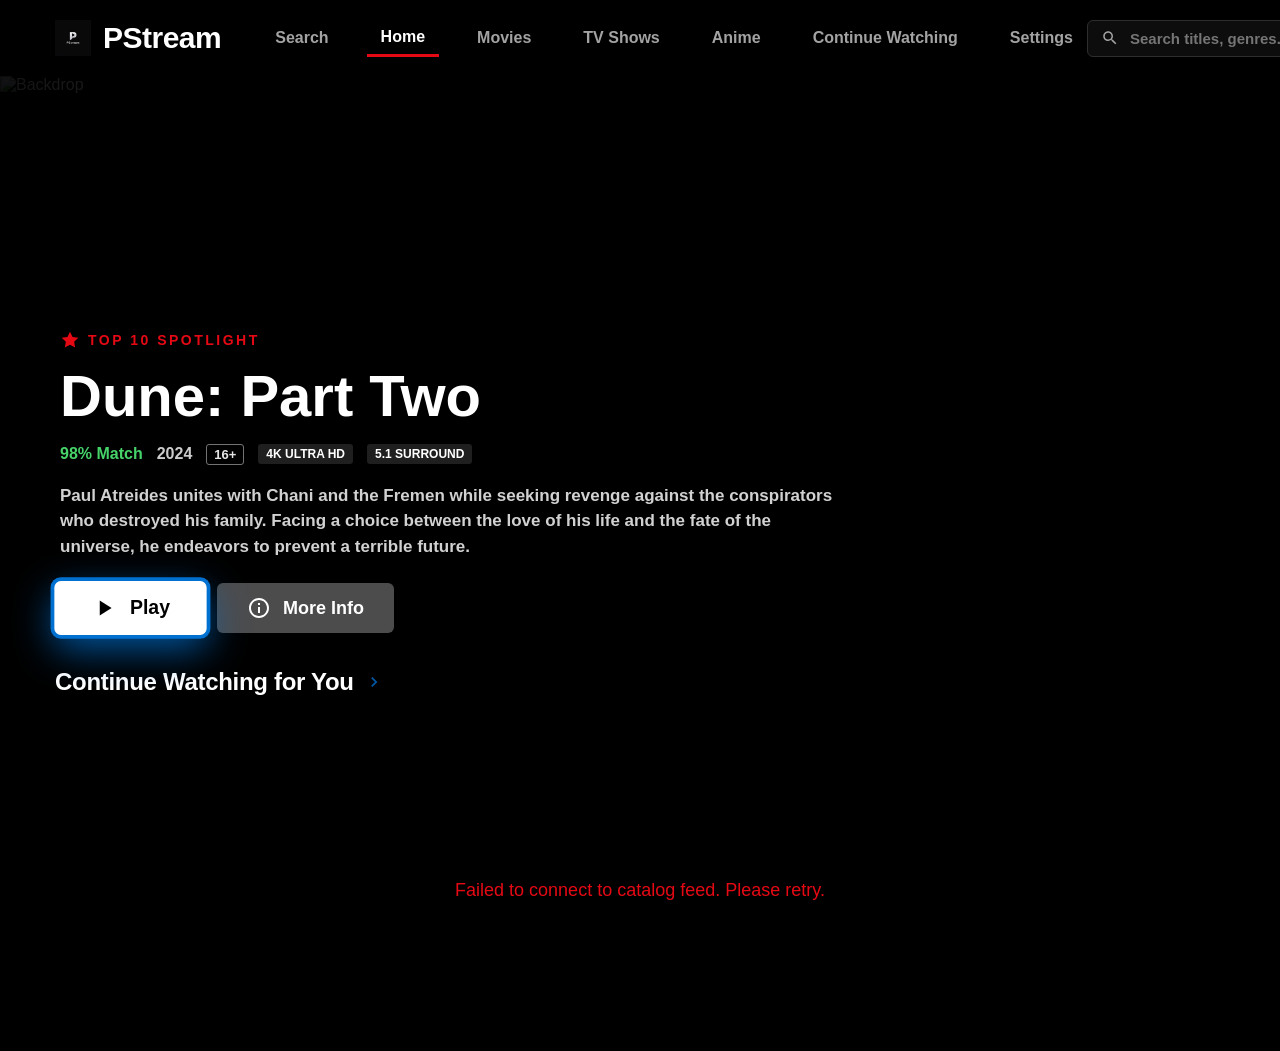
==== commit d65c1233: "v1.0.0: Full Standalone PS5 Native Media App, Payload Manager Integration & Auto-Updater" ====
--- a/ps5/www/index.html
+++ b/ps5/www/index.html
@@ -124,7 +124,7 @@
             </button>
 
             <div class="modal-header-hero">
-                <img id="modal-backdrop" class="modal-hero-backdrop" src="" alt="Backdrop">
+                <img id="modal-backdrop" class="modal-hero-backdrop" src="[data-uri]" alt="Backdrop">
                 <div class="modal-hero-vignette">
                     <h2 id="modal-title" style="font-size:42px;font-weight:900;margin-bottom:12px;">Title</h2>
                     <div class="billboard-meta" style="margin-bottom:16px;">
@@ -485,7 +485,29 @@
                         <button id="btn-reset-settings" class="btn-setting-action" style="border-color:#555;color:#aaa;">Reset All Settings</button>
                     </div>
                 </div>
-            </div>
+
+                <!-- Category 5: App Updates & GitHub Synchronization -->
+                <div class="setting-group" style="margin-top:28px;">
+                    <div class="setting-title-row">
+                        <label class="setting-label">App Updates & Version</label>
+                        <span class="setting-hint" id="settings-version-hint">PStream PS5 Standalone v1.0.0 (Zero PC Required)</span>
+                    </div>
+                    <div style="display:flex;gap:14px;margin-top:10px;align-items:center;flex-wrap:wrap;">
+                        <button id="btn-check-update" class="btn-setting-action" style="border-color:#e50914;color:#fff;background:rgba(229,9,20,0.15);">Check for Updates</button>
+                        <span id="update-status-text" style="font-size:14px;color:#aaa;"></span>
+                    </div>
+                </div>
+            </div>
+        </div>
+    </div>
+
+    <!-- PS5 Toast Banner for Available Updates -->
+    <div id="pstream-update-banner" class="pstream-update-banner" style="display: none;">
+        <div class="update-banner-content">
+            <span class="update-banner-badge">UPDATE</span>
+            <span id="update-banner-text">A new version of PStream is available!</span>
+            <button id="update-banner-btn" class="update-banner-btn">Update Now</button>
+            <button id="update-banner-dismiss" class="update-banner-dismiss">Dismiss</button>
         </div>
     </div>
 
--- a/ps5/www/app.css
+++ b/ps5/www/app.css
@@ -416,8 +416,10 @@
 }
 
 .btn-netflix-play:hover, .btn-netflix-play.tv-focused {
-    background: rgba(255, 255, 255, 0.85);
+    background: #ffffff;
     transform: scale(1.06);
+    box-shadow: 0 0 24px rgba(0, 210, 255, 0.85);
+    outline: 3px solid var(--focus-cyan);
 }
 
 .btn-netflix-info {
@@ -497,10 +499,9 @@
     gap: 18px;
     overflow-x: auto;
     overflow-y: hidden;
-    padding: 14px 4px 24px 4px;
+    padding: 24px 12px 30px 12px;
     scroll-behavior: auto !important;
     -webkit-overflow-scrolling: auto;
-    contain: content;
     transform: translateZ(0);
 }
 
@@ -566,6 +567,7 @@
 .netflix-card.tv-focused {
     transform: scale(1.1) !important;
     box-shadow: 0 0 0 3.5px var(--focus-cyan), 0 14px 34px rgba(0, 112, 209, 0.85) !important;
+    z-index: 10;
 }
 
 .card-badge-top-left {
@@ -651,95 +653,108 @@
     display: none;
     position: fixed;
     inset: 0;
-    background: rgba(0, 0, 0, 0.88);
-    backdrop-filter: blur(12px);
+    background: rgba(0, 0, 0, 0.92);
+    backdrop-filter: blur(16px);
+    -webkit-backdrop-filter: blur(16px);
     z-index: 5000;
     overflow-y: auto;
-    padding: 40px 0;
+    overflow-x: hidden;
+    padding: 30px 0 80px 0;
+    -webkit-overflow-scrolling: touch;
 }
 
 .modal-sheet {
-    max-width: 960px;
+    width: 93%;
+    max-width: 1600px;
     margin: 0 auto;
-    background: #0d0d0d;
-    border-radius: 12px;
+    background: #111111;
+    border-radius: 16px;
     overflow: hidden;
-    border: 1px solid #222222;
+    border: 1px solid #2a2a2a;
     position: relative;
-    box-shadow: 0 20px 60px rgba(0, 0, 0, 0.95);
+    box-shadow: 0 24px 80px rgba(0, 0, 0, 0.98);
 }
 
 .modal-close-btn {
     position: absolute;
-    top: 20px;
-    right: 20px;
-    width: 42px;
-    height: 42px;
+    top: 24px;
+    right: 24px;
+    width: 48px;
+    height: 48px;
     border-radius: 50%;
-    background: rgba(18, 18, 18, 0.9);
-    border: 1px solid #333;
-    color: #ffffff;
-    font-size: 18px;
+    background: rgba(20, 20, 20, 0.85);
+    border: 2px solid rgba(255, 255, 255, 0.25);
+    color: #ffffff;
+    font-size: 20px;
     font-weight: 900;
     display: flex;
     align-items: center;
     justify-content: center;
     cursor: pointer;
-    z-index: 20;
-    transition: transform 0.15s ease, background 0.15s ease;
+    z-index: 25;
+    transition: transform 0.15s ease, background 0.15s ease, border-color 0.15s ease, box-shadow 0.15s ease;
 }
 
 .modal-close-btn:hover, .modal-close-btn.tv-focused {
     background: var(--red-pstream);
-    border-color: var(--red-pstream);
-    transform: scale(1.1);
+    border-color: #ffffff;
+    transform: scale(1.15);
+    box-shadow: 0 0 24px rgba(229, 9, 20, 0.9);
+    outline: none;
 }
 
 .modal-header-hero {
     position: relative;
-    height: 440px;
-    background: #000;
+    height: 520px;
+    background: #0d0d0d;
+    overflow: hidden;
 }
 
 .modal-hero-backdrop {
     width: 100%;
     height: 100%;
     object-fit: cover;
-    opacity: 0.75;
+    opacity: 0.82;
+    background: #141414;
+    transition: opacity 0.3s ease;
 }
 
 .modal-hero-vignette {
     position: absolute;
     inset: 0;
-    background: linear-gradient(180deg, transparent 40%, #0d0d0d 100%);
+    background: linear-gradient(180deg, rgba(17,17,17,0.15) 0%, rgba(17,17,17,0.45) 40%, rgba(17,17,17,0.88) 80%, #111111 100%);
     display: flex;
     flex-direction: column;
     justify-content: flex-end;
-    padding: 35px 45px;
+    padding: 40px 55px;
 }
 
 .modal-body {
-    padding: 30px 45px 50px 45px;
+    padding: 35px 55px 60px 55px;
 }
 
 .modal-two-col {
     display: grid;
-    grid-template-columns: 2fr 1fr;
-    gap: 35px;
-    margin-bottom: 35px;
+    grid-template-columns: 2.2fr 1fr;
+    gap: 45px;
+    margin-bottom: 40px;
 }
 
 .modal-overview {
-    font-size: 17px;
-    font-weight: 600;
+    font-size: 19px;
+    font-weight: 500;
+    line-height: 1.65;
+    color: #e2e2e2;
+}
+
+.modal-credits {
+    font-size: 16px;
+    color: #aaaaaa;
     line-height: 1.6;
-    color: #d6d6d6;
-}
-
-.modal-credits {
-    font-size: 15px;
-    color: #999999;
-    line-height: 1.5;
+    background: rgba(255, 255, 255, 0.03);
+    padding: 22px 26px;
+    border-radius: 10px;
+    border: 1px solid rgba(255, 255, 255, 0.08);
 }
 
 .modal-credits strong {
@@ -751,32 +766,52 @@
 .season-header-row {
     display: flex;
     align-items: center;
-    justify-content: space-between;
-    margin-bottom: 20px;
+    gap: 24px;
+    margin-bottom: 22px;
+}
+
+.season-header-row h3 {
+    flex-shrink: 0;
+    margin: 0;
 }
 
 .season-pills {
     display: flex;
-    gap: 10px;
+    flex: 1;
+    min-width: 0;
+    gap: 12px;
     overflow-x: auto;
+    overflow-y: hidden;
+    padding: 6px 4px;
+    scrollbar-width: none;
+    -ms-overflow-style: none;
+}
+
+.season-pills::-webkit-scrollbar {
+    display: none;
 }
 
 .season-pill {
+    flex-shrink: 0;
+    white-space: nowrap;
     background: #1a1a1a;
     color: #cccccc;
     border: 1px solid #333333;
-    padding: 7px 16px;
+    padding: 8px 18px;
     border-radius: 6px;
     font-size: 15px;
     font-weight: 800;
     cursor: pointer;
-    transition: all 0.15s ease;
+    transition: background 0.15s ease, border-color 0.15s ease, color 0.15s ease, transform 0.15s ease, box-shadow 0.15s ease;
 }
 
 .season-pill:hover, .season-pill.tv-focused {
     background: #2a2a2a;
     color: #ffffff;
     border-color: var(--focus-cyan);
+    transform: scale(1.06);
+    box-shadow: 0 0 16px rgba(0, 212, 255, 0.45);
+    outline: none;
 }
 
 .season-pill.active {
@@ -785,6 +820,12 @@
     border-color: var(--red-pstream);
 }
 
+.season-pill.active.tv-focused {
+    background: var(--red-pstream);
+    border-color: var(--focus-cyan);
+    box-shadow: 0 0 18px rgba(0, 212, 255, 0.7);
+}
+
 /* Episodes List */
 .episodes-list {
     display: flex;
@@ -795,12 +836,14 @@
 .episode-item {
     display: flex;
     gap: 20px;
-    padding: 16px;
+    padding: 16px 20px;
     border-radius: 8px;
     background: #161616;
     cursor: pointer;
-    transition: background 0.15s ease, transform 0.15s ease;
+    transition: background 0.15s ease, transform 0.15s ease, border-color 0.15s ease, box-shadow 0.15s ease;
     border: 1px solid #222222;
+    position: relative;
+    box-sizing: border-box;
 }
 
 .episode-item:hover {
@@ -809,9 +852,11 @@
 }
 
 .episode-item.tv-focused {
-    background: #262626;
+    background: #242424;
     border-color: var(--focus-cyan);
     transform: scale(1.02);
+    box-shadow: 0 0 18px rgba(0, 212, 255, 0.4);
+    z-index: 5;
 }
 
 .episode-thumb-wrap {
@@ -820,13 +865,17 @@
     border-radius: 6px;
     overflow: hidden;
     position: relative;
-    background: #000000;
+    background: #1c1c1c;
+    display: flex;
+    align-items: center;
+    justify-content: center;
 }
 
 .episode-thumb-wrap img {
     width: 100%;
     height: 100%;
     object-fit: cover;
+    background: #181818;
 }
 
 .episode-play-overlay {
@@ -885,28 +934,126 @@
 /* Recommendations Grid */
 .recommendations-grid {
     display: grid;
-    grid-template-columns: repeat(auto-fill, minmax(210px, 1fr));
-    gap: 16px;
-    margin-top: 25px;
-}
-
+    grid-template-columns: repeat(auto-fill, minmax(190px, 1fr));
+    gap: 22px;
+    margin-top: 20px;
+    padding: 16px 14px 50px 14px;
+}
+
+.recommendation-card {
+    background: #181818;
+    border-radius: 10px;
+    overflow: hidden;
+    cursor: pointer;
+    border: 2px solid transparent;
+    transition: transform 0.2s cubic-bezier(0.2, 0, 0.2, 1), border-color 0.2s ease, box-shadow 0.2s ease;
+    display: flex;
+    flex-direction: column;
+    position: relative;
+    box-shadow: 0 4px 14px rgba(0, 0, 0, 0.5);
+}
+
+.recommendation-card:hover,
+.recommendation-card.tv-focused {
+    transform: scale(1.08);
+    border-color: var(--focus-cyan);
+    box-shadow: 0 10px 32px rgba(0, 210, 255, 0.55);
+    z-index: 10;
+    outline: none;
+}
+
+.recommendation-card .rec-poster-wrap {
+    width: 100%;
+    aspect-ratio: 2 / 3;
+    position: relative;
+    background: #222222;
+    overflow: hidden;
+    border-radius: 8px 8px 0 0;
+}
+
+.recommendation-card .rec-poster-img {
+    width: 100%;
+    height: 100%;
+    object-fit: cover;
+    display: block;
+    transition: transform 0.3s ease;
+}
+
+.recommendation-card:hover .rec-poster-img,
+.recommendation-card.tv-focused .rec-poster-img {
+    transform: scale(1.05);
+}
+
+.recommendation-card .rec-rating-badge {
+    position: absolute;
+    top: 8px;
+    right: 8px;
+    background: rgba(0, 0, 0, 0.8);
+    backdrop-filter: blur(4px);
+    color: #ffcc00;
+    font-size: 13px;
+    font-weight: 800;
+    padding: 3px 8px;
+    border-radius: 5px;
+    border: 1px solid rgba(255, 204, 0, 0.35);
+    letter-spacing: 0.5px;
+}
+
+.recommendation-card .rec-card-body {
+    padding: 12px 14px 14px 14px;
+    display: flex;
+    flex-direction: column;
+    gap: 6px;
+    background: #181818;
+    flex: 1;
+}
+
+.recommendation-card .rec-card-title {
+    font-size: 15px;
+    font-weight: 800;
+    color: #ffffff;
+    white-space: nowrap;
+    overflow: hidden;
+    text-overflow: ellipsis;
+    line-height: 1.2;
+}
+
+.recommendation-card .rec-card-meta {
+    display: flex;
+    justify-content: space-between;
+    align-items: center;
+    font-size: 13px;
+}
+
+.recommendation-card .rec-card-match {
+    color: var(--match-green, #46d369);
+    font-weight: 800;
+}
+
+.recommendation-card .rec-card-year {
+    color: #888888;
+    font-weight: 600;
+}
+
+/* Fallback legacy .rec-card styles */
 .rec-card {
-    background: #161616;
-    border-radius: 6px;
+    background: #181818;
+    border-radius: 8px;
     overflow: hidden;
     cursor: pointer;
     transition: transform 0.15s ease;
-    border: 1px solid #222;
+    border: 2px solid transparent;
 }
 
 .rec-card:hover, .rec-card.tv-focused {
-    transform: scale(1.05);
+    transform: scale(1.06);
     border-color: var(--focus-cyan);
+    box-shadow: 0 8px 24px rgba(0, 210, 255, 0.4);
 }
 
 .rec-thumb {
     width: 100%;
-    height: 130px;
+    aspect-ratio: 2 / 3;
     object-fit: cover;
     background: #000;
 }
@@ -1727,3 +1874,78 @@
     box-shadow: 0 8px 30px rgba(0, 0, 0, 0.9);
     backdrop-filter: blur(8px);
 }
+
+/* PS5 Toast Banner for Available Updates */
+.pstream-update-banner {
+    position: fixed;
+    top: 35px;
+    right: 45px;
+    z-index: 25000;
+    background: rgba(20, 20, 20, 0.96);
+    border: 2px solid #e50914;
+    border-radius: 12px;
+    padding: 16px 24px;
+    box-shadow: 0 16px 48px rgba(0, 0, 0, 0.95);
+    backdrop-filter: blur(16px);
+    animation: bannerSlideIn 0.3s cubic-bezier(0.16, 1, 0.3, 1);
+}
+
+@keyframes bannerSlideIn {
+    from { transform: translateX(120%); opacity: 0; }
+    to { transform: translateX(0); opacity: 1; }
+}
+
+.update-banner-content {
+    display: flex;
+    align-items: center;
+    gap: 16px;
+    font-size: 16px;
+    color: #ffffff;
+    font-weight: 700;
+}
+
+.update-banner-badge {
+    background: #e50914;
+    color: #ffffff;
+    font-size: 12px;
+    font-weight: 900;
+    padding: 4px 10px;
+    border-radius: 4px;
+    letter-spacing: 1px;
+}
+
+.update-banner-btn {
+    background: #e50914;
+    color: #ffffff;
+    border: none;
+    border-radius: 6px;
+    padding: 8px 18px;
+    font-size: 15px;
+    font-weight: 800;
+    cursor: pointer;
+    transition: transform 0.15s ease, background 0.15s ease;
+}
+
+.update-banner-btn:hover, .update-banner-btn.tv-focused {
+    background: #f40612;
+    transform: scale(1.06);
+    box-shadow: 0 0 12px rgba(229, 9, 20, 0.6);
+}
+
+.update-banner-dismiss {
+    background: transparent;
+    color: #888888;
+    border: 1px solid #444444;
+    border-radius: 6px;
+    padding: 8px 14px;
+    font-size: 14px;
+    font-weight: 700;
+    cursor: pointer;
+    transition: color 0.15s ease, border-color 0.15s ease;
+}
+
+.update-banner-dismiss:hover, .update-banner-dismiss.tv-focused {
+    color: #ffffff;
+    border-color: #ffffff;
+}
+
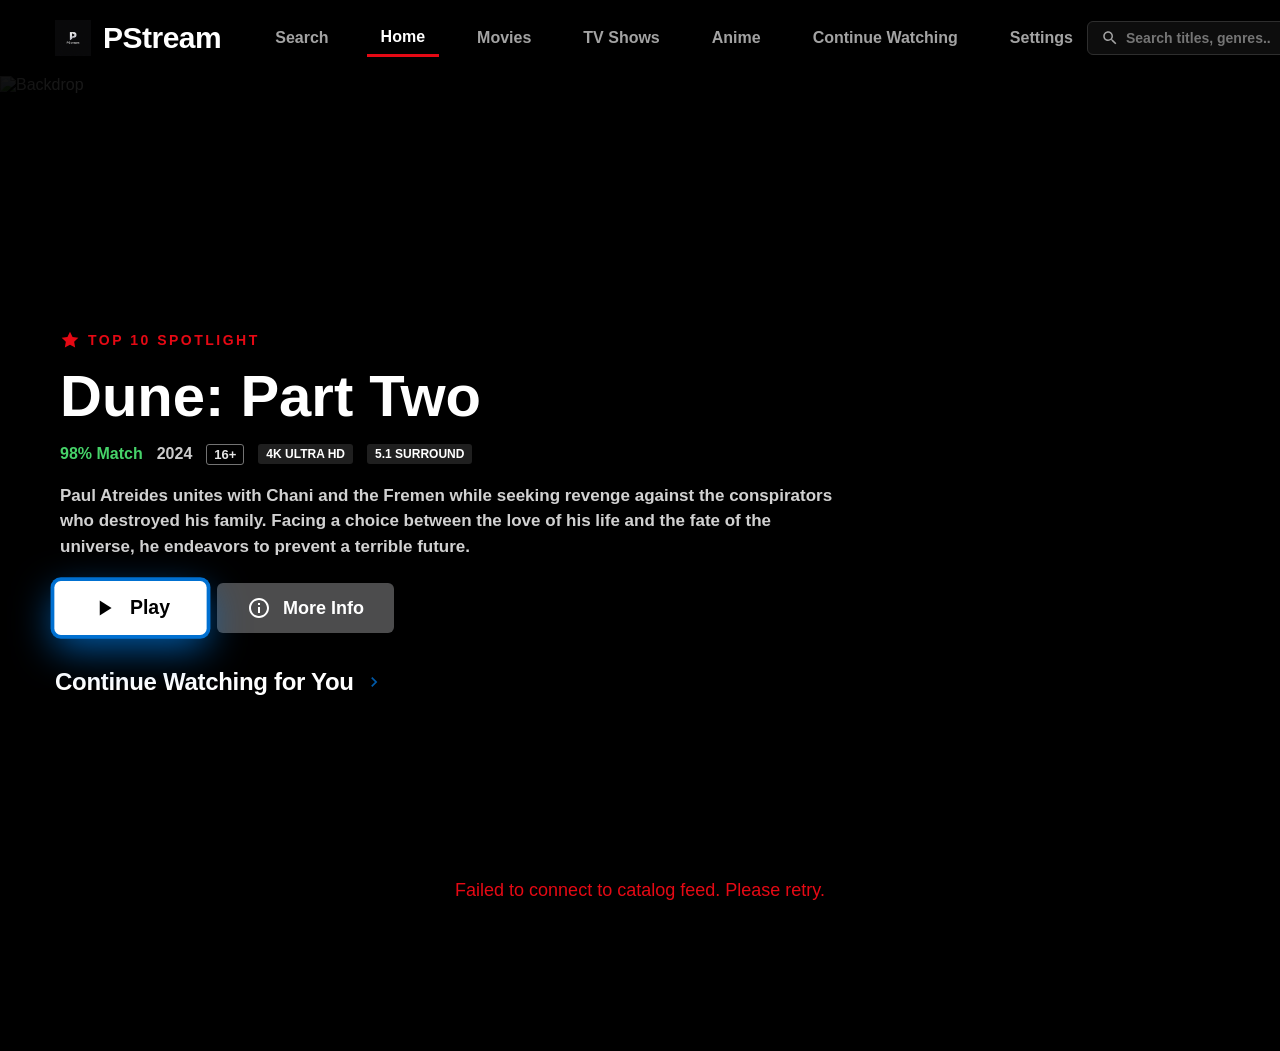
==== commit cd0705db: "v1.0.1: Widescreen multi-tab Settings revamp, Streamflix Left Sidebar layout, themes, 2D navigation " ====
--- a/ps5/www/index.html
+++ b/ps5/www/index.html
@@ -410,91 +410,210 @@
         </div>
     </div>
 
-    <!-- Streamflix Style App Settings Modal -->
+    <!-- Streamflix Style Widescreen App Settings Modal -->
     <div id="settings-modal" class="settings-modal" style="display: none;">
-        <div class="settings-sheet">
+        <div class="settings-sheet widescreen-settings-sheet">
             <div class="settings-header">
                 <div class="settings-header-left">
                     <h2 style="font-size:30px;font-weight:900;letter-spacing:-0.5px;">Settings</h2>
-                    <span class="settings-header-sub">Preferences & Data</span>
+                    <span class="settings-header-sub">Preferences, Layout & System</span>
                 </div>
                 <button id="settings-close-btn" class="modal-close-btn" title="Close (Circle)">
                     <svg viewBox="0 0 24 24"><path d="M19 6.41L17.59 5 12 10.59 6.41 5 5 6.41 10.59 12 5 17.59 6.41 19 12 13.41 17.59 19 19 17.59 13.41 12z"/></svg>
                 </button>
             </div>
             
-            <div class="settings-body">
-                <!-- Category 1: Catalog & Content Provider -->
-                <div class="setting-group">
-                    <div class="setting-title-row">
-                        <label class="setting-label">Content Catalog & Language Provider</label>
-                        <span class="setting-hint">Determines feed language, poster metadata, and default audio</span>
-                    </div>
-                    <div class="settings-provider-pills" id="settings-provider-pills">
-                        <button class="setting-pill active" data-provider="eng"><span class="lang-tag">ENG</span> English</button>
-                        <button class="setting-pill" data-provider="ger"><span class="lang-tag">GER</span> Deutsch</button>
-                        <button class="setting-pill" data-provider="ita"><span class="lang-tag">ITA</span> Italiano</button>
-                        <button class="setting-pill" data-provider="esp"><span class="lang-tag">ESP</span> Espanol</button>
-                        <button class="setting-pill" data-provider="fra"><span class="lang-tag">FRA</span> Francais</button>
-                    </div>
-                </div>
-
-                <!-- Category 2: Playback & Subtitles -->
-                <div class="setting-group" style="margin-top:24px;">
-                    <div class="setting-title-row">
-                        <label class="setting-label">Playback & Skip Duration</label>
-                        <span class="setting-hint">Seconds jumped when pressing Skip buttons or Left / Right on controller</span>
-                    </div>
-                    <div class="settings-provider-pills" id="settings-skip-pills">
-                        <button class="setting-pill active" data-skip="10">10 Seconds</button>
-                        <button class="setting-pill" data-skip="15">15 Seconds</button>
-                        <button class="setting-pill" data-skip="30">30 Seconds</button>
-                    </div>
-                </div>
-
-                <div class="setting-group" style="margin-top:24px;">
-                    <div class="setting-title-row">
-                        <label class="setting-label">Autoplay Next Episode</label>
-                        <span class="setting-hint">Automatically prompt and start next series episode</span>
-                    </div>
-                    <div class="settings-provider-pills" id="settings-autoplay-pills">
-                        <button class="setting-pill active" data-autoplay="on">Enabled</button>
-                        <button class="setting-pill" data-autoplay="off">Disabled</button>
-                    </div>
-                </div>
-
-                <!-- Category 3: Subtitles Font Size -->
-                <div class="setting-group" style="margin-top:24px;">
-                    <div class="setting-title-row">
-                        <label class="setting-label">Subtitle Display Size</label>
-                        <span class="setting-hint">Font size of on-screen closed captions & subtitles</span>
-                    </div>
-                    <div class="settings-provider-pills" id="settings-subsize-pills">
-                        <button class="setting-pill" data-subsize="normal">Normal (20px)</button>
-                        <button class="setting-pill active" data-subsize="large">Large (26px)</button>
-                        <button class="setting-pill" data-subsize="xlarge">Extra Large (32px)</button>
-                    </div>
-                </div>
-
-                <!-- Category 4: Data Management -->
-                <div class="setting-group" style="margin-top:28px;">
-                    <label class="setting-label">Data Management</label>
-                    <div style="display:flex;gap:14px;margin-top:10px;flex-wrap:wrap;">
-                        <button id="btn-clear-history" class="btn-setting-action">Clear Continue Watching</button>
-                        <button id="btn-clear-favorites" class="btn-setting-action">Clear Favorites</button>
-                        <button id="btn-reset-settings" class="btn-setting-action" style="border-color:#555;color:#aaa;">Reset All Settings</button>
-                    </div>
-                </div>
-
-                <!-- Category 5: App Updates & GitHub Synchronization -->
-                <div class="setting-group" style="margin-top:28px;">
-                    <div class="setting-title-row">
-                        <label class="setting-label">App Updates & Version</label>
-                        <span class="setting-hint" id="settings-version-hint">PStream PS5 Standalone v1.0.0 (Zero PC Required)</span>
-                    </div>
-                    <div style="display:flex;gap:14px;margin-top:10px;align-items:center;flex-wrap:wrap;">
-                        <button id="btn-check-update" class="btn-setting-action" style="border-color:#e50914;color:#fff;background:rgba(229,9,20,0.15);">Check for Updates</button>
-                        <span id="update-status-text" style="font-size:14px;color:#aaa;"></span>
+            <div class="settings-layout-container">
+                <!-- Settings Left Category Tabs Sidebar -->
+                <div class="settings-nav-sidebar" id="settings-nav-sidebar">
+                    <button class="settings-nav-tab active" data-settings-tab="general">
+                        <svg viewBox="0 0 24 24"><path d="M12 2C6.48 2 2 6.48 2 12s4.48 10 10 10 10-4.48 10-10S17.52 2 12 2zm-1 17.93c-3.95-.49-7-3.85-7-7.93 0-.62.08-1.21.21-1.79L9 15v1c0 1.1.9 2 2 2v1.93zm6.9-2.54c-.26-.81-1-1.39-1.9-1.39h-1v-3c0-.55-.45-1-1-1H8v-2h2c.55 0 1-.45 1-1V7h2c1.1 0 2-.9 2-2v-.41c2.93 1.19 5 4.06 5 7.41 0 2.08-.8 3.97-2.1 5.39z"/></svg>
+                        <span>General & Language</span>
+                    </button>
+                    <button class="settings-nav-tab" data-settings-tab="appearance">
+                        <svg viewBox="0 0 24 24"><path d="M12 3c-4.97 0-9 4.03-9 9 0 2.12.74 4.07 1.97 5.61L4.35 18.23c-.39.39-.39 1.02 0 1.41.39.39 1.02.39 1.41 0l.62-.62C7.93 20.26 9.88 21 12 21c4.97 0 9-4.03 9-9s-4.03-9-9-9zm0 16c-3.87 0-7-3.13-7-7 0-1.61.55-3.09 1.47-4.28l9.81 9.81C15.09 18.45 13.61 19 12 19zm5.53-2.72L7.72 6.47C8.91 5.55 10.39 5 12 5c3.87 0 7 3.13 7 7 0 1.61-.55 3.09-1.47 4.28z"/></svg>
+                        <span>Appearance & Themes</span>
+                    </button>
+                    <button class="settings-nav-tab" data-settings-tab="playback">
+                        <svg viewBox="0 0 24 24"><path d="M8 5v14l11-7z"/></svg>
+                        <span>Playback</span>
+                    </button>
+                    <button class="settings-nav-tab" data-settings-tab="subtitles">
+                        <svg viewBox="0 0 24 24"><path d="M20 4H4c-1.1 0-2 .9-2 2v12c0 1.1.9 2 2 2h16c1.1 0 2-.9 2-2V6c0-1.1-.9-2-2-2zm-9 9H7v-2h4v2zm7 0h-5v-2h5v2zm-3-4H7V7h8v2zm5 0h-3V7h3v2z"/></svg>
+                        <span>Subtitles & Display</span>
+                    </button>
+                    <button class="settings-nav-tab" data-settings-tab="system">
+                        <svg viewBox="0 0 24 24"><path d="M19.14 12.94c.04-.3.06-.61.06-.94 0-.32-.02-.64-.07-.94l2.03-1.58c.18-.14.23-.41.12-.61l-1.92-3.32c-.12-.22-.37-.29-.59-.22l-2.39.96c-.5-.38-1.03-.7-1.62-.94l-.36-2.54c-.04-.24-.24-.41-.48-.41h-3.84c-.24 0-.43.17-.47.41l-.36 2.54c-.59.24-1.13.57-1.62.94l-2.39-.96c-.22-.08-.47 0-.59.22L2.74 8.87c-.12.21-.08.47.12.61l2.03 1.58c-.05.3-.09.63-.09.94s.02.64.07.94l-2.03 1.58c-.18.14-.23.41-.12.61l1.92 3.32c.12.22.37.29.59.22l2.39-.96c.5.38 1.03.7 1.62.94l.36 2.54c.05.24.24.41.48.41h3.84c.24 0 .44-.17.47-.41l.36-2.54c.59-.24 1.13-.56 1.62-.94l2.39.96c.22.08.47 0 .59-.22l1.92-3.32c.12-.22.07-.47-.12-.61l-2.01-1.58zM12 15.6c-1.98 0-3.6-1.62-3.6-3.6s1.62-3.6 3.6-3.6 3.6 1.62 3.6 3.6-1.62 3.6-3.6 3.6z"/></svg>
+                        <span>System & Updates</span>
+                    </button>
+                </div>
+
+                <!-- Settings Right Content Panels -->
+                <div class="settings-content-pane" id="settings-content-pane">
+                    <!-- Tab Panel 1: General & Language -->
+                    <div class="settings-panel active" id="settings-panel-general">
+                        <div class="setting-group">
+                            <div class="setting-title-row">
+                                <label class="setting-label">Content Catalog & Language Provider</label>
+                                <span class="setting-hint">Determines feed language, poster metadata, and default audio stream</span>
+                            </div>
+                            <div class="settings-provider-pills" id="settings-provider-pills">
+                                <button class="setting-pill active" data-provider="eng"><span class="lang-tag">ENG</span> English</button>
+                                <button class="setting-pill" data-provider="ger"><span class="lang-tag">GER</span> Deutsch</button>
+                                <button class="setting-pill" data-provider="ita"><span class="lang-tag">ITA</span> Italiano</button>
+                                <button class="setting-pill" data-provider="esp"><span class="lang-tag">ESP</span> Español</button>
+                                <button class="setting-pill" data-provider="fra"><span class="lang-tag">FRA</span> Français</button>
+                            </div>
+                        </div>
+
+                        <div class="setting-group" style="margin-top:28px;">
+                            <div class="setting-title-row">
+                                <label class="setting-label">Local Data & Storage Management</label>
+                                <span class="setting-hint">Manage cached continue watching records, saved favorites, or factory reset</span>
+                            </div>
+                            <div class="settings-actions-row">
+                                <button id="btn-clear-history" class="btn-setting-action">Clear Continue Watching</button>
+                                <button id="btn-clear-favorites" class="btn-setting-action">Clear Favorites</button>
+                                <button id="btn-reset-settings" class="btn-setting-action btn-danger">Reset All Settings</button>
+                            </div>
+                        </div>
+                    </div>
+
+                    <!-- Tab Panel 2: Appearance & Themes -->
+                    <div class="settings-panel" id="settings-panel-appearance" style="display: none;">
+                        <div class="setting-group">
+                            <div class="setting-title-row">
+                                <label class="setting-label">Navigation Bar Layout</label>
+                                <span class="setting-hint">Switch between standard Netflix top navbar and Streamflix modern left sidebar</span>
+                            </div>
+                            <div class="settings-provider-pills" id="settings-layout-pills">
+                                <button class="setting-pill active" data-layout="top">
+                                    <svg viewBox="0 0 20 20" style="width:16px;height:16px;margin-right:6px;fill:currentColor;"><path d="M2 3h16v3H2zm0 5h16v9H2z"/></svg>
+                                    Top Navigation Bar
+                                </button>
+                                <button class="setting-pill" data-layout="sidebar">
+                                    <svg viewBox="0 0 20 20" style="width:16px;height:16px;margin-right:6px;fill:currentColor;"><path d="M2 3h4v14H2zm6 0h10v14H8z"/></svg>
+                                    Left Sidebar (Streamflix)
+                                </button>
+                            </div>
+                        </div>
+
+                        <div class="setting-group" style="margin-top:28px;">
+                            <div class="setting-title-row">
+                                <label class="setting-label">Color Theme Accent</label>
+                                <span class="setting-hint">Personalize highlight colors across focus rings, badges, buttons, and progress meters</span>
+                            </div>
+                            <div class="settings-provider-pills" id="settings-theme-pills">
+                                <button class="setting-pill active theme-pill-red" data-theme="red">
+                                    <span class="theme-dot" style="background:#e50914;"></span>
+                                    Netflix Red
+                                </button>
+                                <button class="setting-pill theme-pill-cyan" data-theme="cyan">
+                                    <span class="theme-dot" style="background:#0070d1;"></span>
+                                    PlayStation Cyan
+                                </button>
+                                <button class="setting-pill theme-pill-purple" data-theme="purple">
+                                    <span class="theme-dot" style="background:#9333ea;"></span>
+                                    Amethyst Purple
+                                </button>
+                                <button class="setting-pill theme-pill-green" data-theme="green">
+                                    <span class="theme-dot" style="background:#059669;"></span>
+                                    Emerald Green
+                                </button>
+                                <button class="setting-pill theme-pill-gold" data-theme="gold">
+                                    <span class="theme-dot" style="background:#d97706;"></span>
+                                    Cyber Gold
+                                </button>
+                            </div>
+                        </div>
+                    </div>
+
+                    <!-- Tab Panel 3: Playback -->
+                    <div class="settings-panel" id="settings-panel-playback" style="display: none;">
+                        <div class="setting-group">
+                            <div class="setting-title-row">
+                                <label class="setting-label">Controller Seek / Skip Duration</label>
+                                <span class="setting-hint">Time jumped when pressing Skip buttons or D-Pad Left / Right during media playback</span>
+                            </div>
+                            <div class="settings-provider-pills" id="settings-skip-pills">
+                                <button class="setting-pill active" data-skip="10">10 Seconds</button>
+                                <button class="setting-pill" data-skip="15">15 Seconds</button>
+                                <button class="setting-pill" data-skip="30">30 Seconds</button>
+                            </div>
+                        </div>
+
+                        <div class="setting-group" style="margin-top:28px;">
+                            <div class="setting-title-row">
+                                <label class="setting-label">Autoplay Next Episode</label>
+                                <span class="setting-hint">Show interactive end-card prompt to immediately queue up the next series episode</span>
+                            </div>
+                            <div class="settings-provider-pills" id="settings-autoplay-pills">
+                                <button class="setting-pill active" data-autoplay="on">Enabled</button>
+                                <button class="setting-pill" data-autoplay="off">Disabled</button>
+                            </div>
+                        </div>
+                    </div>
+
+                    <!-- Tab Panel 4: Subtitles & Display -->
+                    <div class="settings-panel" id="settings-panel-subtitles" style="display: none;">
+                        <div class="setting-group">
+                            <div class="setting-title-row">
+                                <label class="setting-label">Subtitle & Caption Font Size</label>
+                                <span class="setting-hint">Select optimal closed-caption size calibrated for 10-foot living room viewing</span>
+                            </div>
+                            <div class="settings-provider-pills" id="settings-subsize-pills">
+                                <button class="setting-pill" data-subsize="normal">Normal (20px)</button>
+                                <button class="setting-pill active" data-subsize="large">Large (26px)</button>
+                                <button class="setting-pill" data-subsize="xlarge">Extra Large (32px)</button>
+                            </div>
+                        </div>
+                        <div class="setting-preview-box" style="margin-top:24px;padding:24px;background:#141414;border:1px solid #282828;border-radius:10px;">
+                            <span style="font-size:12px;font-weight:700;color:#777;text-transform:uppercase;letter-spacing:1px;display:block;margin-bottom:12px;">Live Subtitle Preview</span>
+                            <div style="background:#000;border-radius:8px;padding:20px;text-align:center;">
+                                <span id="subtitle-preview-text" style="background:rgba(0,0,0,0.8);color:#fff;font-weight:700;padding:4px 10px;border-radius:4px;font-size:26px;">Here is how subtitles will look on your TV display</span>
+                            </div>
+                        </div>
+                    </div>
+
+                    <!-- Tab Panel 5: System & Updates -->
+                    <div class="settings-panel" id="settings-panel-system" style="display: none;">
+                        <div class="setting-group">
+                            <div class="setting-title-row">
+                                <label class="setting-label">PStream Core System & Architecture</label>
+                                <span class="setting-hint">Running as native PlayStation 5 Media Daemon with BigApp container integration</span>
+                            </div>
+                            <div class="system-status-grid">
+                                <div class="system-status-card">
+                                    <span class="system-card-title">Installed Version</span>
+                                    <span class="system-card-val" id="sys-installed-ver">v1.0.1</span>
+                                    <span class="system-card-sub">PS5 Standalone (Zero PC)</span>
+                                </div>
+                                <div class="system-status-card">
+                                    <span class="system-card-title">Daemon Endpoint</span>
+                                    <span class="system-card-val">http://127.0.0.1:8086</span>
+                                    <span class="system-card-sub">Local Media App Server</span>
+                                </div>
+                                <div class="system-status-card">
+                                    <span class="system-card-title">Application ID</span>
+                                    <span class="system-card-val">PSTR00001</span>
+                                    <span class="system-card-sub">Media Category: 66048</span>
+                                </div>
+                            </div>
+                        </div>
+
+                        <div class="setting-group" style="margin-top:28px;">
+                            <div class="setting-title-row">
+                                <label class="setting-label">GitHub Auto-Update Synchronization</label>
+                                <span class="setting-hint" id="settings-version-hint">PStream PS5 Standalone v1.0.1 (Zero PC Required)</span>
+                            </div>
+                            <div style="display:flex;gap:16px;margin-top:10px;align-items:center;flex-wrap:wrap;">
+                                <button id="btn-check-update" class="btn-setting-action" style="border-color:var(--red-pstream);color:#fff;background:rgba(229,9,20,0.18);">
+                                    <svg viewBox="0 0 24 24" style="width:16px;height:16px;margin-right:6px;fill:currentColor;vertical-align:text-bottom;"><path d="M12 4V1L8 5l4 4V6c3.31 0 6 2.69 6 6 0 1.01-.25 1.97-.7 2.8l1.46 1.46C19.54 15.03 20 13.57 20 12c0-4.42-3.58-8-8-8zm0 14c-3.31 0-6-2.69-6-6 0-1.01.25-1.97.7-2.8L5.24 7.74C4.46 8.97 4 10.43 4 12c0 4.42 3.58 8 8 8v3l4-4-4-4v3z"/></svg>
+                                    Check for Updates
+                                </button>
+                                <span id="update-status-text" style="font-size:14px;color:#aaa;font-weight:600;"></span>
+                            </div>
+                        </div>
                     </div>
                 </div>
             </div>
--- a/ps5/www/app.css
+++ b/ps5/www/app.css
@@ -16,14 +16,47 @@
     --bg-surface: #0a0a0a;
     --bg-card: #111111;
     --bg-card-hover: #1e1e1e;
-    --red-pstream: #e50914;
-    --red-hover: #ff1f2a;
+    --theme-accent: #e50914;
+    --theme-accent-hover: #ff1f2a;
+    --theme-glow: rgba(229, 9, 20, 0.45);
+    --red-pstream: var(--theme-accent);
+    --red-hover: var(--theme-accent-hover);
     --text-white: #ffffff;
     --text-muted: #b3b3b3;
     --text-dim: #737373;
     --match-green: #46d369;
     --focus-cyan: #0070d1;
     --gold: #f5c518;
+}
+
+body[data-theme="red"] {
+    --theme-accent: #e50914;
+    --theme-accent-hover: #ff1f2a;
+    --theme-glow: rgba(229, 9, 20, 0.45);
+}
+
+body[data-theme="cyan"] {
+    --theme-accent: #0070d1;
+    --theme-accent-hover: #0094ff;
+    --theme-glow: rgba(0, 112, 209, 0.45);
+}
+
+body[data-theme="purple"] {
+    --theme-accent: #9333ea;
+    --theme-accent-hover: #a855f7;
+    --theme-glow: rgba(147, 51, 234, 0.45);
+}
+
+body[data-theme="green"] {
+    --theme-accent: #059669;
+    --theme-accent-hover: #10b981;
+    --theme-glow: rgba(5, 150, 105, 0.45);
+}
+
+body[data-theme="gold"] {
+    --theme-accent: #d97706;
+    --theme-accent-hover: #f59e0b;
+    --theme-glow: rgba(217, 119, 6, 0.45);
 }
 
 body {
@@ -199,29 +232,32 @@
     display: flex;
     align-items: center;
     gap: 24px;
+    flex-shrink: 0;
 }
 
 .search-box {
     position: relative;
     display: flex;
     align-items: center;
+    width: 200px;
+    max-width: 200px;
+    flex-shrink: 0;
 }
 
 .search-input {
     background: #0d0d0d;
     color: var(--text-white);
     border: 1px solid #2e2e2e;
-    padding: 9px 18px 9px 42px;
+    padding: 8px 16px 8px 38px;
     border-radius: 6px;
-    font-size: 15px;
+    font-size: 14px;
     font-weight: 600;
-    width: 260px;
+    width: 100% !important;
     outline: none;
-    transition: all 0.2s ease;
+    transition: border-color 0.15s ease, background 0.15s ease, box-shadow 0.15s ease;
 }
 
 .search-input:focus, .search-input.tv-focused {
-    width: 330px;
     border-color: var(--text-white);
     background: #141414;
     box-shadow: 0 0 0 2.5px var(--focus-cyan);
@@ -1639,7 +1675,7 @@
     justify-content: center;
 }
 
-.provider-sheet, .settings-sheet {
+.provider-sheet {
     background: #0f0f0f;
     border: 1px solid #292929;
     border-radius: 14px;
@@ -1650,6 +1686,22 @@
     position: relative;
 }
 
+.settings-sheet.widescreen-settings-sheet {
+    background: #0d0d0d;
+    border: 1px solid #282828;
+    border-radius: 16px;
+    width: 88vw;
+    max-width: 1320px;
+    height: 80vh;
+    min-height: 580px;
+    max-height: 820px;
+    display: flex;
+    flex-direction: column;
+    padding: 34px 44px;
+    box-shadow: 0 25px 80px rgba(0, 0, 0, 0.98);
+    position: relative;
+}
+
 .provider-list {
     display: flex;
     flex-direction: column;
@@ -1720,9 +1772,10 @@
     display: flex;
     align-items: center;
     justify-content: space-between;
-    margin-bottom: 24px;
+    margin-bottom: 20px;
     border-bottom: 1px solid #222;
     padding-bottom: 16px;
+    flex-shrink: 0;
 }
 
 .settings-header-left {
@@ -1737,6 +1790,82 @@
     color: #777;
     text-transform: uppercase;
     letter-spacing: 1px;
+}
+
+/* Widescreen Settings Tabs & Panels */
+.settings-layout-container {
+    display: flex;
+    gap: 36px;
+    flex: 1;
+    min-height: 0;
+}
+
+.settings-nav-sidebar {
+    width: 270px;
+    display: flex;
+    flex-direction: column;
+    gap: 8px;
+    border-right: 1px solid #222222;
+    padding-right: 20px;
+    flex-shrink: 0;
+}
+
+.settings-nav-tab {
+    display: flex;
+    align-items: center;
+    gap: 14px;
+    padding: 14px 18px;
+    border-radius: 8px;
+    background: transparent;
+    border: 1.5px solid transparent;
+    color: #999999;
+    font-size: 15px;
+    font-weight: 700;
+    cursor: pointer;
+    text-align: left;
+    transition: all 0.15s ease;
+}
+
+.settings-nav-tab svg {
+    width: 20px;
+    height: 20px;
+    fill: currentColor;
+    flex-shrink: 0;
+}
+
+.settings-nav-tab:hover, .settings-nav-tab.tv-focused {
+    background: #1c1c1c;
+    color: #ffffff;
+    border-color: var(--focus-cyan);
+}
+
+.settings-nav-tab.active {
+    background: rgba(255, 255, 255, 0.08);
+    color: #ffffff;
+    font-weight: 800;
+    border-color: var(--theme-accent);
+}
+
+.settings-content-pane {
+    flex: 1;
+    overflow-y: auto;
+    padding-left: 8px;
+    padding-right: 20px;
+    min-height: 0;
+}
+
+.settings-panel {
+    display: none;
+    animation: fadeInSettings 0.15s ease;
+}
+
+.settings-panel.active {
+    display: block;
+}
+
+@keyframes fadeInSettings {
+    from { opacity: 0; transform: translateY(6px); }
+    to { opacity: 1; transform: translateY(0); }
 }
 
 .setting-title-row {
@@ -1778,6 +1907,8 @@
     font-weight: 800;
     cursor: pointer;
     transition: background 0.12s ease, border-color 0.12s ease;
+    display: inline-flex;
+    align-items: center;
 }
 
 .setting-pill:hover, .setting-pill.tv-focused {
@@ -1786,9 +1917,25 @@
 }
 
 .setting-pill.active {
-    background: var(--red-pstream);
+    background: var(--theme-accent);
     color: #fff;
-    border-color: var(--red-pstream);
+    border-color: var(--theme-accent);
+}
+
+.theme-dot {
+    display: inline-block;
+    width: 12px;
+    height: 12px;
+    border-radius: 50%;
+    margin-right: 8px;
+    vertical-align: middle;
+}
+
+.settings-actions-row {
+    display: flex;
+    gap: 12px;
+    flex-wrap: wrap;
+    margin-top: 10px;
 }
 
 .btn-setting-action {
@@ -1806,6 +1953,141 @@
 .btn-setting-action:hover, .btn-setting-action.tv-focused {
     background: #2d2d2d;
     border-color: var(--focus-cyan);
+}
+
+.btn-setting-action.btn-danger {
+    border-color: #552222;
+    color: #ee7777;
+    background: rgba(255, 50, 50, 0.08);
+}
+
+.system-status-grid {
+    display: grid;
+    grid-template-columns: repeat(3, 1fr);
+    gap: 16px;
+    margin-top: 14px;
+}
+
+.system-status-card {
+    background: #141414;
+    border: 1px solid #282828;
+    border-radius: 10px;
+    padding: 18px 20px;
+    display: flex;
+    flex-direction: column;
+    gap: 6px;
+}
+
+.system-card-title {
+    font-size: 11px;
+    font-weight: 800;
+    color: #777777;
+    text-transform: uppercase;
+    letter-spacing: 0.8px;
+}
+
+.system-card-val {
+    font-size: 18px;
+    font-weight: 900;
+    color: #ffffff;
+}
+
+.system-card-sub {
+    font-size: 12px;
+    font-weight: 600;
+    color: var(--theme-accent);
+}
+
+/* ==========================================================================
+   Streamflix Left Sidebar Layout Mode
+   ========================================================================== */
+
+body.layout-sidebar header {
+    position: fixed;
+    top: 0;
+    left: 0;
+    width: 250px;
+    height: 100vh;
+    flex-direction: column;
+    align-items: stretch;
+    justify-content: flex-start;
+    padding: 32px 18px 24px 18px;
+    background: rgba(10, 10, 10, 0.98);
+    border-right: 1px solid #222222;
+    z-index: 1000;
+    gap: 24px;
+    overflow-y: auto;
+}
+
+body.layout-sidebar .header-left {
+    flex-direction: column;
+    align-items: stretch;
+    gap: 24px;
+    width: 100%;
+}
+
+body.layout-sidebar .brand-logo {
+    padding-left: 8px;
+    margin-bottom: 4px;
+}
+
+body.layout-sidebar .nav-tabs {
+    flex-direction: column;
+    align-items: stretch;
+    width: 100%;
+    gap: 6px;
+}
+
+body.layout-sidebar .nav-tab {
+    display: flex;
+    align-items: center;
+    width: 100%;
+    text-align: left;
+    padding: 12px 16px;
+    border-radius: 8px;
+    font-size: 15px;
+    font-weight: 700;
+    color: #a3a3a3;
+    border-bottom: none;
+    transition: all 0.15s ease;
+}
+
+body.layout-sidebar .nav-tab:hover, body.layout-sidebar .nav-tab.tv-focused {
+    background: #202020;
+    color: #ffffff;
+    border-radius: 8px;
+}
+
+body.layout-sidebar .nav-tab.active {
+    background: var(--theme-accent);
+    color: #ffffff;
+    font-weight: 800;
+    border-bottom: none;
+    border-radius: 8px;
+    box-shadow: 0 4px 16px var(--theme-glow);
+}
+
+body.layout-sidebar .header-right {
+    flex-direction: column;
+    align-items: stretch;
+    width: 100%;
+    gap: 16px;
+    margin-top: auto;
+}
+
+body.layout-sidebar .search-box {
+    width: 100%;
+    max-width: 100%;
+}
+
+body.layout-sidebar .header-ps-legend {
+    display: none;
+}
+
+body.layout-sidebar #billboard-section,
+body.layout-sidebar #main-content {
+    margin-left: 250px;
+    width: calc(100vw - 250px);
 }
 
 /* Autoplay card */
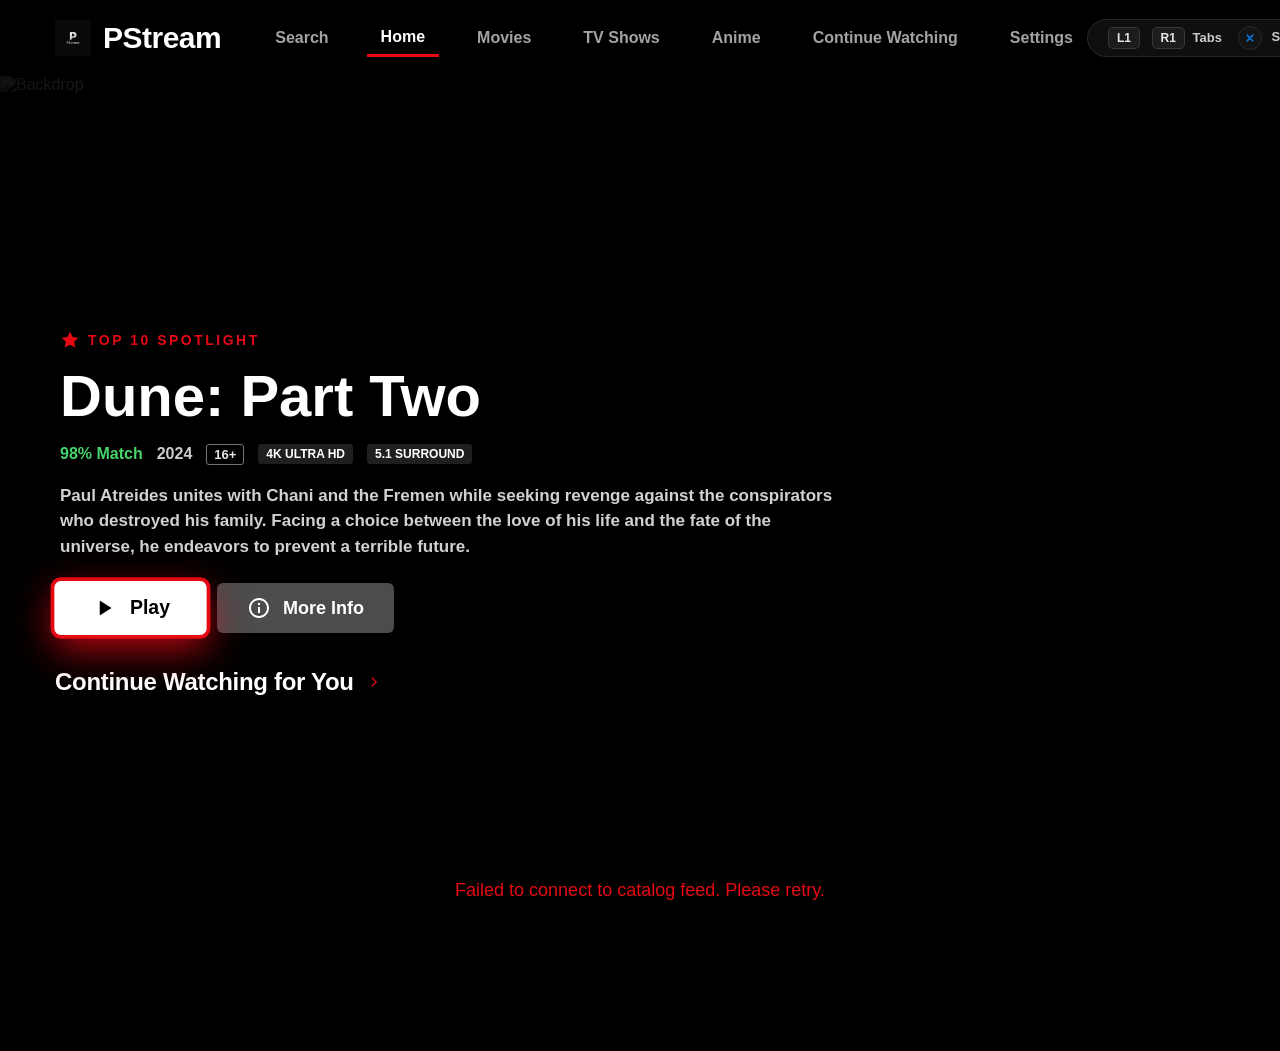
==== commit 8b66af64: "v1.0.2: Settings full tab, global theme accents, Netflix TV search, and controller fixes" ====
--- a/ps5/www/index.html
+++ b/ps5/www/index.html
@@ -29,14 +29,6 @@
         </div>
 
         <div class="header-right">
-            <div class="search-box" id="search-box-wrap">
-                <svg class="search-icon" viewBox="0 0 24 24">
-                    <path d="M15.5 14h-.79l-.28-.27C15.41 12.59 16 11.11 16 9.5 16 5.91 13.09 3 9.5 3S3 5.91 3 9.5 5.91 16 9.5 16c1.61 0 3.09-.59 4.23-1.57l.27.28v.79l5 4.99L20.49 19l-4.99-5zm-6 0C7.01 14 5 11.99 5 9.5S7.01 5 9.5 5 14 7.01 14 9.5 11.99 14 9.5 14z"/>
-                </svg>
-                <input type="text" id="search-input" class="search-input" placeholder="Search titles, genres...">
-                <button id="search-clear-btn" class="search-clear-btn" style="display:none;" title="Clear Search">&times;</button>
-            </div>
-
             <div class="header-ps-legend">
                 <span><span class="ps-bumper">L1</span> <span class="ps-bumper">R1</span> Tabs</span>
                 <span>
@@ -114,6 +106,326 @@
                 Loading PStream Netflix Experience...
             </div>
         </div>
+
+        <!-- Netflix TV Dedicated Search Screen -->
+        <section id="search-view" class="search-view-section" style="display: none;">
+            <div class="search-tv-layout">
+                <!-- Left Pane: On-Screen Keyboard & Suggestions -->
+                <div class="search-left-pane">
+                    <button id="search-back-browse-btn" class="search-back-btn">
+                        <span class="ps-bumper">O</span>
+                        <span>Back to Browse</span>
+                    </button>
+
+                    <div class="netflix-osk" id="netflix-osk">
+                        <!-- Row 0: Space & Backspace -->
+                        <div class="osk-row osk-row-top">
+                            <button class="osk-key osk-key-space" data-key=" ">
+                                <svg viewBox="0 0 24 24" class="osk-icon"><path d="M19 10v4H5v-4H3v6h18v-6h-2z" fill="currentColor"/></svg>
+                                <span>Space</span>
+                            </button>
+                            <button class="osk-key osk-key-backspace" data-key="backspace">
+                                <svg viewBox="0 0 24 24" class="osk-icon"><path d="M22 3H7c-.69 0-1.23.35-1.59.88L0 12l5.41 8.11c.36.53.9.89 1.59.89h15c1.1 0 2-.9 2-2V5c0-1.1-.9-2-2-2zm-3 12.59L17.59 17 14 13.41 10.41 17 9 15.59 12.59 12 9 8.41 10.41 7 14 10.59 17.59 7 19 8.41 15.41 12 19 15.59z" fill="currentColor"/></svg>
+                                <span>Delete</span>
+                            </button>
+                        </div>
+                        <!-- Row 1: a b c d e f -->
+                        <div class="osk-row">
+                            <button class="osk-key" data-key="a">a</button>
+                            <button class="osk-key" data-key="b">b</button>
+                            <button class="osk-key" data-key="c">c</button>
+                            <button class="osk-key" data-key="d">d</button>
+                            <button class="osk-key" data-key="e">e</button>
+                            <button class="osk-key" data-key="f">f</button>
+                        </div>
+                        <!-- Row 2: g h i j k l -->
+                        <div class="osk-row">
+                            <button class="osk-key" data-key="g">g</button>
+                            <button class="osk-key" data-key="h">h</button>
+                            <button class="osk-key" data-key="i">i</button>
+                            <button class="osk-key" data-key="j">j</button>
+                            <button class="osk-key" data-key="k">k</button>
+                            <button class="osk-key" data-key="l">l</button>
+                        </div>
+                        <!-- Row 3: m n o p q r -->
+                        <div class="osk-row">
+                            <button class="osk-key" data-key="m">m</button>
+                            <button class="osk-key" data-key="n">n</button>
+                            <button class="osk-key" data-key="o">o</button>
+                            <button class="osk-key" data-key="p">p</button>
+                            <button class="osk-key" data-key="q">q</button>
+                            <button class="osk-key" data-key="r">r</button>
+                        </div>
+                        <!-- Row 4: s t u v w x -->
+                        <div class="osk-row">
+                            <button class="osk-key" data-key="s">s</button>
+                            <button class="osk-key" data-key="t">t</button>
+                            <button class="osk-key" data-key="u">u</button>
+                            <button class="osk-key" data-key="v">v</button>
+                            <button class="osk-key" data-key="w">w</button>
+                            <button class="osk-key" data-key="x">x</button>
+                        </div>
+                        <!-- Row 5: y z 1 2 3 4 -->
+                        <div class="osk-row">
+                            <button class="osk-key" data-key="y">y</button>
+                            <button class="osk-key" data-key="z">z</button>
+                            <button class="osk-key" data-key="1">1</button>
+                            <button class="osk-key" data-key="2">2</button>
+                            <button class="osk-key" data-key="3">3</button>
+                            <button class="osk-key" data-key="4">4</button>
+                        </div>
+                        <!-- Row 6: 5 6 7 8 9 0 -->
+                        <div class="osk-row">
+                            <button class="osk-key" data-key="5">5</button>
+                            <button class="osk-key" data-key="6">6</button>
+                            <button class="osk-key" data-key="7">7</button>
+                            <button class="osk-key" data-key="8">8</button>
+                            <button class="osk-key" data-key="9">9</button>
+                            <button class="osk-key" data-key="0">0</button>
+                        </div>
+                    </div>
+
+                    <!-- Netflix TV Suggestions List -->
+                    <div class="search-suggestions-wrap">
+                        <div class="search-suggestions-title">Suggestions</div>
+                        <div class="search-suggestions-list" id="search-suggestions-list">
+                            <button class="search-suggest-item" data-query="Action">Action & Adventure</button>
+                            <button class="search-suggest-item" data-query="Comedy">Comedy</button>
+                            <button class="search-suggest-item" data-query="Sci-Fi">Sci-Fi & Fantasy</button>
+                            <button class="search-suggest-item" data-query="Horror">Horror & Thrillers</button>
+                            <button class="search-suggest-item" data-query="Anime">Anime</button>
+                            <button class="search-suggest-item" data-query="Stranger Things">Stranger Things</button>
+                            <button class="search-suggest-item" data-query="Star Wars">Star Wars</button>
+                            <button class="search-suggest-item" data-query="Marvel">Marvel Studios</button>
+                            <button class="search-suggest-item" data-query="Batman">Batman</button>
+                        </div>
+                    </div>
+                </div>
+
+                <!-- Right Pane: Live Query Header & Results Grid -->
+                <div class="search-right-pane">
+                    <div class="search-query-header">
+                        <div class="search-query-display">
+                            <span class="search-query-label">Search:</span>
+                            <span class="search-query-value" id="search-query-value"></span>
+                            <span class="search-query-cursor">|</span>
+                        </div>
+                        <button id="search-clear-all-btn" class="search-clear-all-btn" style="display: none;">Clear</button>
+                    </div>
+
+                    <div class="search-results-grid" id="search-results-grid">
+                        <!-- Populated dynamically with Netflix cards -->
+                    </div>
+                </div>
+            </div>
+        </section>
+
+        <!-- Streamflix Full Tab View: Settings -->
+        <section id="settings-view" class="settings-view-section" style="display: none;">
+            <div class="settings-container-card">
+                <div class="settings-view-header">
+                    <div>
+                        <h1 class="settings-view-title">Settings</h1>
+                        <p class="settings-view-subtitle">Preferences, Navigation Layout & System</p>
+                    </div>
+                </div>
+
+                <div class="settings-layout-container">
+                    <!-- Settings Left Category Tabs Sidebar -->
+                    <div class="settings-nav-sidebar" id="settings-nav-sidebar">
+                        <button class="settings-nav-tab active" data-settings-tab="general">
+                            <svg viewBox="0 0 24 24"><path d="M12 2C6.48 2 2 6.48 2 12s4.48 10 10 10 10-4.48 10-10S17.52 2 12 2zm-1 17.93c-3.95-.49-7-3.85-7-7.93 0-.62.08-1.21.21-1.79L9 15v1c0 1.1.9 2 2 2v1.93zm6.9-2.54c-.26-.81-1-1.39-1.9-1.39h-1v-3c0-.55-.45-1-1-1H8v-2h2c.55 0 1-.45 1-1V7h2c1.1 0 2-.9 2-2v-.41c2.93 1.19 5 4.06 5 7.41 0 2.08-.8 3.97-2.1 5.39z"/></svg>
+                            <span>General & Language</span>
+                        </button>
+                        <button class="settings-nav-tab" data-settings-tab="appearance">
+                            <svg viewBox="0 0 24 24"><path d="M12 3c-4.97 0-9 4.03-9 9 0 2.12.74 4.07 1.97 5.61L4.35 18.23c-.39.39-.39 1.02 0 1.41.39.39 1.02.39 1.41 0l.62-.62C7.93 20.26 9.88 21 12 21c4.97 0 9-4.03 9-9s-4.03-9-9-9zm0 16c-3.87 0-7-3.13-7-7 0-1.61.55-3.09 1.47-4.28l9.81 9.81C15.09 18.45 13.61 19 12 19zm5.53-2.72L7.72 6.47C8.91 5.55 10.39 5 12 5c3.87 0 7 3.13 7 7 0 1.61-.55 3.09-1.47 4.28z"/></svg>
+                            <span>Appearance & Themes</span>
+                        </button>
+                        <button class="settings-nav-tab" data-settings-tab="playback">
+                            <svg viewBox="0 0 24 24"><path d="M8 5v14l11-7z"/></svg>
+                            <span>Playback</span>
+                        </button>
+                        <button class="settings-nav-tab" data-settings-tab="subtitles">
+                            <svg viewBox="0 0 24 24"><path d="M20 4H4c-1.1 0-2 .9-2 2v12c0 1.1.9 2 2 2h16c1.1 0 2-.9 2-2V6c0-1.1-.9-2-2-2zm-9 9H7v-2h4v2zm7 0h-5v-2h5v2zm-3-4H7V7h8v2zm5 0h-3V7h3v2z"/></svg>
+                            <span>Subtitles & Display</span>
+                        </button>
+                        <button class="settings-nav-tab" data-settings-tab="system">
+                            <svg viewBox="0 0 24 24"><path d="M19.14 12.94c.04-.3.06-.61.06-.94 0-.32-.02-.64-.07-.94l2.03-1.58c.18-.14.23-.41.12-.61l-1.92-3.32c-.12-.22-.37-.29-.59-.22l-2.39.96c-.5-.38-1.03-.7-1.62-.94l-.36-2.54c-.04-.24-.24-.41-.48-.41h-3.84c-.24 0-.43.17-.47.41l-.36 2.54c-.59.24-1.13.57-1.62.94l-2.39-.96c-.22-.08-.47 0-.59.22L2.74 8.87c-.12.21-.08.47.12.61l2.03 1.58c-.05.3-.09.63-.09.94s.02.64.07.94l-2.03 1.58c-.18.14-.23.41-.12.61l1.92 3.32c.12.22.37.29.59.22l2.39-.96c.5.38 1.03.7 1.62.94l.36 2.54c.05.24.24.41.48.41h3.84c.24 0 .44-.17.47-.41l.36-2.54c.59-.24 1.13-.56 1.62-.94l2.39.96c.22.08.47 0 .59-.22l1.92-3.32c.12-.22.07-.47-.12-.61l-2.01-1.58zM12 15.6c-1.98 0-3.6-1.62-3.6-3.6s1.62-3.6 3.6-3.6 3.6 1.62 3.6 3.6-1.62 3.6-3.6 3.6z"/></svg>
+                            <span>System & Updates</span>
+                        </button>
+                    </div>
+
+                    <!-- Settings Right Content Panels -->
+                    <div class="settings-content-pane" id="settings-content-pane">
+                        <!-- Tab Panel 1: General & Language -->
+                        <div class="settings-panel active" id="settings-panel-general">
+                            <div class="setting-group">
+                                <div class="setting-title-row">
+                                    <label class="setting-label">Content Catalog & Language Provider</label>
+                                    <span class="setting-hint">Determines feed language, poster metadata, and default audio stream</span>
+                                </div>
+                                <div class="settings-provider-pills" id="settings-provider-pills">
+                                    <button class="setting-pill active" data-provider="eng"><span class="lang-tag">ENG</span> English</button>
+                                    <button class="setting-pill" data-provider="ger"><span class="lang-tag">GER</span> Deutsch</button>
+                                    <button class="setting-pill" data-provider="ita"><span class="lang-tag">ITA</span> Italiano</button>
+                                    <button class="setting-pill" data-provider="esp"><span class="lang-tag">ESP</span> Español</button>
+                                    <button class="setting-pill" data-provider="fra"><span class="lang-tag">FRA</span> Français</button>
+                                </div>
+                            </div>
+
+                            <div class="setting-group" style="margin-top:28px;">
+                                <div class="setting-title-row">
+                                    <label class="setting-label">Local Data & Storage Management</label>
+                                    <span class="setting-hint">Manage cached continue watching records, saved favorites, or factory reset</span>
+                                </div>
+                                <div class="settings-actions-row">
+                                    <button id="btn-clear-history" class="btn-setting-action">Clear Continue Watching</button>
+                                    <button id="btn-clear-favorites" class="btn-setting-action">Clear Favorites</button>
+                                    <button id="btn-reset-settings" class="btn-setting-action btn-danger">Reset All Settings</button>
+                                </div>
+                            </div>
+                        </div>
+
+                        <!-- Tab Panel 2: Appearance & Themes -->
+                        <div class="settings-panel" id="settings-panel-appearance" style="display: none;">
+                            <div class="setting-group">
+                                <div class="setting-title-row">
+                                    <label class="setting-label">Navigation Bar Layout</label>
+                                    <span class="setting-hint">Switch between standard Netflix top navbar and Streamflix modern left sidebar</span>
+                                </div>
+                                <div class="settings-provider-pills" id="settings-layout-pills">
+                                    <button class="setting-pill active" data-layout="top">
+                                        <svg viewBox="0 0 20 20" style="width:16px;height:16px;margin-right:6px;fill:currentColor;"><path d="M2 3h16v3H2zm0 5h16v9H2z"/></svg>
+                                        Top Navigation Bar
+                                    </button>
+                                    <button class="setting-pill" data-layout="sidebar">
+                                        <svg viewBox="0 0 20 20" style="width:16px;height:16px;margin-right:6px;fill:currentColor;"><path d="M2 3h4v14H2zm6 0h10v14H8z"/></svg>
+                                        Left Sidebar (Streamflix)
+                                    </button>
+                                </div>
+                            </div>
+
+                            <div class="setting-group" style="margin-top:28px;">
+                                <div class="setting-title-row">
+                                    <label class="setting-label">Color Theme Accent</label>
+                                    <span class="setting-hint">Personalize highlight colors across focus rings, badges, buttons, and progress meters</span>
+                                </div>
+                                <div class="settings-provider-pills" id="settings-theme-pills">
+                                    <button class="setting-pill active theme-pill-red" data-theme="red">
+                                        <span class="theme-dot" style="background:#e50914;"></span>
+                                        Netflix Red
+                                    </button>
+                                    <button class="setting-pill theme-pill-cyan" data-theme="cyan">
+                                        <span class="theme-dot" style="background:#0070d1;"></span>
+                                        PlayStation Cyan
+                                    </button>
+                                    <button class="setting-pill theme-pill-purple" data-theme="purple">
+                                        <span class="theme-dot" style="background:#9333ea;"></span>
+                                        Amethyst Purple
+                                    </button>
+                                    <button class="setting-pill theme-pill-green" data-theme="green">
+                                        <span class="theme-dot" style="background:#059669;"></span>
+                                        Emerald Green
+                                    </button>
+                                    <button class="setting-pill theme-pill-gold" data-theme="gold">
+                                        <span class="theme-dot" style="background:#d97706;"></span>
+                                        Cyber Gold
+                                    </button>
+                                </div>
+                            </div>
+                        </div>
+
+                        <!-- Tab Panel 3: Playback -->
+                        <div class="settings-panel" id="settings-panel-playback" style="display: none;">
+                            <div class="setting-group">
+                                <div class="setting-title-row">
+                                    <label class="setting-label">Controller Seek / Skip Duration</label>
+                                    <span class="setting-hint">Time jumped when pressing Skip buttons or D-Pad Left / Right during media playback</span>
+                                </div>
+                                <div class="settings-provider-pills" id="settings-skip-pills">
+                                    <button class="setting-pill active" data-skip="10">10 Seconds</button>
+                                    <button class="setting-pill" data-skip="15">15 Seconds</button>
+                                    <button class="setting-pill" data-skip="30">30 Seconds</button>
+                                </div>
+                            </div>
+
+                            <div class="setting-group" style="margin-top:28px;">
+                                <div class="setting-title-row">
+                                    <label class="setting-label">Autoplay Next Episode</label>
+                                    <span class="setting-hint">Show interactive end-card prompt to immediately queue up the next series episode</span>
+                                </div>
+                                <div class="settings-provider-pills" id="settings-autoplay-pills">
+                                    <button class="setting-pill active" data-autoplay="on">Enabled</button>
+                                    <button class="setting-pill" data-autoplay="off">Disabled</button>
+                                </div>
+                            </div>
+                        </div>
+
+                        <!-- Tab Panel 4: Subtitles & Display -->
+                        <div class="settings-panel" id="settings-panel-subtitles" style="display: none;">
+                            <div class="setting-group">
+                                <div class="setting-title-row">
+                                    <label class="setting-label">Subtitle & Caption Font Size</label>
+                                    <span class="setting-hint">Select optimal closed-caption size calibrated for 10-foot living room viewing</span>
+                                </div>
+                                <div class="settings-provider-pills" id="settings-subsize-pills">
+                                    <button class="setting-pill" data-subsize="normal">Normal (20px)</button>
+                                    <button class="setting-pill active" data-subsize="large">Large (26px)</button>
+                                    <button class="setting-pill" data-subsize="xlarge">Extra Large (32px)</button>
+                                </div>
+                            </div>
+                            <div class="setting-preview-box" style="margin-top:24px;padding:24px;background:#141414;border:1px solid #282828;border-radius:10px;">
+                                <span style="font-size:12px;font-weight:700;color:#777;text-transform:uppercase;letter-spacing:1px;display:block;margin-bottom:12px;">Live Subtitle Preview</span>
+                                <div style="background:#000;border-radius:8px;padding:20px;text-align:center;">
+                                    <span id="subtitle-preview-text" style="background:rgba(0,0,0,0.8);color:#fff;font-weight:700;padding:4px 10px;border-radius:4px;font-size:26px;">Here is how subtitles will look on your TV display</span>
+                                </div>
+                            </div>
+                        </div>
+
+                        <!-- Tab Panel 5: System & Updates -->
+                        <div class="settings-panel" id="settings-panel-system" style="display: none;">
+                            <div class="setting-group">
+                                <div class="setting-title-row">
+                                    <label class="setting-label">PStream Core System & Architecture</label>
+                                    <span class="setting-hint">Running as native PlayStation 5 Media Daemon with BigApp container integration</span>
+                                </div>
+                                <div class="system-status-grid">
+                                    <div class="system-status-card">
+                                        <span class="system-card-title">Installed Version</span>
+                                        <span class="system-card-val" id="sys-installed-ver">v1.0.2</span>
+                                        <span class="system-card-sub">PS5 Standalone (Zero PC)</span>
+                                    </div>
+                                    <div class="system-status-card">
+                                        <span class="system-card-title">Daemon Endpoint</span>
+                                        <span class="system-card-val">http://127.0.0.1:8086</span>
+                                        <span class="system-card-sub">Local Media App Server</span>
+                                    </div>
+                                    <div class="system-status-card">
+                                        <span class="system-card-title">Application ID</span>
+                                        <span class="system-card-val">PSTR00001</span>
+                                        <span class="system-card-sub">Media Category: 66048</span>
+                                    </div>
+                                </div>
+                            </div>
+
+                            <div class="setting-group" style="margin-top:28px;">
+                                <div class="setting-title-row">
+                                    <label class="setting-label">GitHub Auto-Update Synchronization</label>
+                                    <span class="setting-hint" id="settings-version-hint">PStream PS5 Standalone v1.0.2 (Zero PC Required)</span>
+                                </div>
+                                <div style="display:flex;gap:16px;margin-top:10px;align-items:center;flex-wrap:wrap;">
+                                    <button id="btn-check-update" class="btn-setting-action" style="border-color:var(--theme-accent);color:#fff;background:rgba(229,9,20,0.18);">
+                                        <svg viewBox="0 0 24 24" style="width:16px;height:16px;margin-right:6px;fill:currentColor;vertical-align:text-bottom;"><path d="M12 4V1L8 5l4 4V6c3.31 0 6 2.69 6 6 0 1.01-.25 1.97-.7 2.8l1.46 1.46C19.54 15.03 20 13.57 20 12c0-4.42-3.58-8-8-8zm0 14c-3.31 0-6-2.69-6-6 0-1.01.25-1.97.7-2.8L5.24 7.74C4.46 8.97 4 10.43 4 12c0 4.42 3.58 8 8 8v3l4-4-4-4v3z"/></svg>
+                                        Check for Updates
+                                    </button>
+                                    <span id="update-status-text" style="font-size:14px;color:#aaa;font-weight:600;"></span>
+                                </div>
+                            </div>
+                        </div>
+                    </div>
+                </div>
+            </div>
+        </section>
     </main>
 
     <!-- Netflix "More Info" Detail Modal View -->
@@ -410,215 +722,7 @@
         </div>
     </div>
 
-    <!-- Streamflix Style Widescreen App Settings Modal -->
-    <div id="settings-modal" class="settings-modal" style="display: none;">
-        <div class="settings-sheet widescreen-settings-sheet">
-            <div class="settings-header">
-                <div class="settings-header-left">
-                    <h2 style="font-size:30px;font-weight:900;letter-spacing:-0.5px;">Settings</h2>
-                    <span class="settings-header-sub">Preferences, Layout & System</span>
-                </div>
-                <button id="settings-close-btn" class="modal-close-btn" title="Close (Circle)">
-                    <svg viewBox="0 0 24 24"><path d="M19 6.41L17.59 5 12 10.59 6.41 5 5 6.41 10.59 12 5 17.59 6.41 19 12 13.41 17.59 19 19 17.59 13.41 12z"/></svg>
-                </button>
-            </div>
-            
-            <div class="settings-layout-container">
-                <!-- Settings Left Category Tabs Sidebar -->
-                <div class="settings-nav-sidebar" id="settings-nav-sidebar">
-                    <button class="settings-nav-tab active" data-settings-tab="general">
-                        <svg viewBox="0 0 24 24"><path d="M12 2C6.48 2 2 6.48 2 12s4.48 10 10 10 10-4.48 10-10S17.52 2 12 2zm-1 17.93c-3.95-.49-7-3.85-7-7.93 0-.62.08-1.21.21-1.79L9 15v1c0 1.1.9 2 2 2v1.93zm6.9-2.54c-.26-.81-1-1.39-1.9-1.39h-1v-3c0-.55-.45-1-1-1H8v-2h2c.55 0 1-.45 1-1V7h2c1.1 0 2-.9 2-2v-.41c2.93 1.19 5 4.06 5 7.41 0 2.08-.8 3.97-2.1 5.39z"/></svg>
-                        <span>General & Language</span>
-                    </button>
-                    <button class="settings-nav-tab" data-settings-tab="appearance">
-                        <svg viewBox="0 0 24 24"><path d="M12 3c-4.97 0-9 4.03-9 9 0 2.12.74 4.07 1.97 5.61L4.35 18.23c-.39.39-.39 1.02 0 1.41.39.39 1.02.39 1.41 0l.62-.62C7.93 20.26 9.88 21 12 21c4.97 0 9-4.03 9-9s-4.03-9-9-9zm0 16c-3.87 0-7-3.13-7-7 0-1.61.55-3.09 1.47-4.28l9.81 9.81C15.09 18.45 13.61 19 12 19zm5.53-2.72L7.72 6.47C8.91 5.55 10.39 5 12 5c3.87 0 7 3.13 7 7 0 1.61-.55 3.09-1.47 4.28z"/></svg>
-                        <span>Appearance & Themes</span>
-                    </button>
-                    <button class="settings-nav-tab" data-settings-tab="playback">
-                        <svg viewBox="0 0 24 24"><path d="M8 5v14l11-7z"/></svg>
-                        <span>Playback</span>
-                    </button>
-                    <button class="settings-nav-tab" data-settings-tab="subtitles">
-                        <svg viewBox="0 0 24 24"><path d="M20 4H4c-1.1 0-2 .9-2 2v12c0 1.1.9 2 2 2h16c1.1 0 2-.9 2-2V6c0-1.1-.9-2-2-2zm-9 9H7v-2h4v2zm7 0h-5v-2h5v2zm-3-4H7V7h8v2zm5 0h-3V7h3v2z"/></svg>
-                        <span>Subtitles & Display</span>
-                    </button>
-                    <button class="settings-nav-tab" data-settings-tab="system">
-                        <svg viewBox="0 0 24 24"><path d="M19.14 12.94c.04-.3.06-.61.06-.94 0-.32-.02-.64-.07-.94l2.03-1.58c.18-.14.23-.41.12-.61l-1.92-3.32c-.12-.22-.37-.29-.59-.22l-2.39.96c-.5-.38-1.03-.7-1.62-.94l-.36-2.54c-.04-.24-.24-.41-.48-.41h-3.84c-.24 0-.43.17-.47.41l-.36 2.54c-.59.24-1.13.57-1.62.94l-2.39-.96c-.22-.08-.47 0-.59.22L2.74 8.87c-.12.21-.08.47.12.61l2.03 1.58c-.05.3-.09.63-.09.94s.02.64.07.94l-2.03 1.58c-.18.14-.23.41-.12.61l1.92 3.32c.12.22.37.29.59.22l2.39-.96c.5.38 1.03.7 1.62.94l.36 2.54c.05.24.24.41.48.41h3.84c.24 0 .44-.17.47-.41l.36-2.54c.59-.24 1.13-.56 1.62-.94l2.39.96c.22.08.47 0 .59-.22l1.92-3.32c.12-.22.07-.47-.12-.61l-2.01-1.58zM12 15.6c-1.98 0-3.6-1.62-3.6-3.6s1.62-3.6 3.6-3.6 3.6 1.62 3.6 3.6-1.62 3.6-3.6 3.6z"/></svg>
-                        <span>System & Updates</span>
-                    </button>
-                </div>
-
-                <!-- Settings Right Content Panels -->
-                <div class="settings-content-pane" id="settings-content-pane">
-                    <!-- Tab Panel 1: General & Language -->
-                    <div class="settings-panel active" id="settings-panel-general">
-                        <div class="setting-group">
-                            <div class="setting-title-row">
-                                <label class="setting-label">Content Catalog & Language Provider</label>
-                                <span class="setting-hint">Determines feed language, poster metadata, and default audio stream</span>
-                            </div>
-                            <div class="settings-provider-pills" id="settings-provider-pills">
-                                <button class="setting-pill active" data-provider="eng"><span class="lang-tag">ENG</span> English</button>
-                                <button class="setting-pill" data-provider="ger"><span class="lang-tag">GER</span> Deutsch</button>
-                                <button class="setting-pill" data-provider="ita"><span class="lang-tag">ITA</span> Italiano</button>
-                                <button class="setting-pill" data-provider="esp"><span class="lang-tag">ESP</span> Español</button>
-                                <button class="setting-pill" data-provider="fra"><span class="lang-tag">FRA</span> Français</button>
-                            </div>
-                        </div>
-
-                        <div class="setting-group" style="margin-top:28px;">
-                            <div class="setting-title-row">
-                                <label class="setting-label">Local Data & Storage Management</label>
-                                <span class="setting-hint">Manage cached continue watching records, saved favorites, or factory reset</span>
-                            </div>
-                            <div class="settings-actions-row">
-                                <button id="btn-clear-history" class="btn-setting-action">Clear Continue Watching</button>
-                                <button id="btn-clear-favorites" class="btn-setting-action">Clear Favorites</button>
-                                <button id="btn-reset-settings" class="btn-setting-action btn-danger">Reset All Settings</button>
-                            </div>
-                        </div>
-                    </div>
-
-                    <!-- Tab Panel 2: Appearance & Themes -->
-                    <div class="settings-panel" id="settings-panel-appearance" style="display: none;">
-                        <div class="setting-group">
-                            <div class="setting-title-row">
-                                <label class="setting-label">Navigation Bar Layout</label>
-                                <span class="setting-hint">Switch between standard Netflix top navbar and Streamflix modern left sidebar</span>
-                            </div>
-                            <div class="settings-provider-pills" id="settings-layout-pills">
-                                <button class="setting-pill active" data-layout="top">
-                                    <svg viewBox="0 0 20 20" style="width:16px;height:16px;margin-right:6px;fill:currentColor;"><path d="M2 3h16v3H2zm0 5h16v9H2z"/></svg>
-                                    Top Navigation Bar
-                                </button>
-                                <button class="setting-pill" data-layout="sidebar">
-                                    <svg viewBox="0 0 20 20" style="width:16px;height:16px;margin-right:6px;fill:currentColor;"><path d="M2 3h4v14H2zm6 0h10v14H8z"/></svg>
-                                    Left Sidebar (Streamflix)
-                                </button>
-                            </div>
-                        </div>
-
-                        <div class="setting-group" style="margin-top:28px;">
-                            <div class="setting-title-row">
-                                <label class="setting-label">Color Theme Accent</label>
-                                <span class="setting-hint">Personalize highlight colors across focus rings, badges, buttons, and progress meters</span>
-                            </div>
-                            <div class="settings-provider-pills" id="settings-theme-pills">
-                                <button class="setting-pill active theme-pill-red" data-theme="red">
-                                    <span class="theme-dot" style="background:#e50914;"></span>
-                                    Netflix Red
-                                </button>
-                                <button class="setting-pill theme-pill-cyan" data-theme="cyan">
-                                    <span class="theme-dot" style="background:#0070d1;"></span>
-                                    PlayStation Cyan
-                                </button>
-                                <button class="setting-pill theme-pill-purple" data-theme="purple">
-                                    <span class="theme-dot" style="background:#9333ea;"></span>
-                                    Amethyst Purple
-                                </button>
-                                <button class="setting-pill theme-pill-green" data-theme="green">
-                                    <span class="theme-dot" style="background:#059669;"></span>
-                                    Emerald Green
-                                </button>
-                                <button class="setting-pill theme-pill-gold" data-theme="gold">
-                                    <span class="theme-dot" style="background:#d97706;"></span>
-                                    Cyber Gold
-                                </button>
-                            </div>
-                        </div>
-                    </div>
-
-                    <!-- Tab Panel 3: Playback -->
-                    <div class="settings-panel" id="settings-panel-playback" style="display: none;">
-                        <div class="setting-group">
-                            <div class="setting-title-row">
-                                <label class="setting-label">Controller Seek / Skip Duration</label>
-                                <span class="setting-hint">Time jumped when pressing Skip buttons or D-Pad Left / Right during media playback</span>
-                            </div>
-                            <div class="settings-provider-pills" id="settings-skip-pills">
-                                <button class="setting-pill active" data-skip="10">10 Seconds</button>
-                                <button class="setting-pill" data-skip="15">15 Seconds</button>
-                                <button class="setting-pill" data-skip="30">30 Seconds</button>
-                            </div>
-                        </div>
-
-                        <div class="setting-group" style="margin-top:28px;">
-                            <div class="setting-title-row">
-                                <label class="setting-label">Autoplay Next Episode</label>
-                                <span class="setting-hint">Show interactive end-card prompt to immediately queue up the next series episode</span>
-                            </div>
-                            <div class="settings-provider-pills" id="settings-autoplay-pills">
-                                <button class="setting-pill active" data-autoplay="on">Enabled</button>
-                                <button class="setting-pill" data-autoplay="off">Disabled</button>
-                            </div>
-                        </div>
-                    </div>
-
-                    <!-- Tab Panel 4: Subtitles & Display -->
-                    <div class="settings-panel" id="settings-panel-subtitles" style="display: none;">
-                        <div class="setting-group">
-                            <div class="setting-title-row">
-                                <label class="setting-label">Subtitle & Caption Font Size</label>
-                                <span class="setting-hint">Select optimal closed-caption size calibrated for 10-foot living room viewing</span>
-                            </div>
-                            <div class="settings-provider-pills" id="settings-subsize-pills">
-                                <button class="setting-pill" data-subsize="normal">Normal (20px)</button>
-                                <button class="setting-pill active" data-subsize="large">Large (26px)</button>
-                                <button class="setting-pill" data-subsize="xlarge">Extra Large (32px)</button>
-                            </div>
-                        </div>
-                        <div class="setting-preview-box" style="margin-top:24px;padding:24px;background:#141414;border:1px solid #282828;border-radius:10px;">
-                            <span style="font-size:12px;font-weight:700;color:#777;text-transform:uppercase;letter-spacing:1px;display:block;margin-bottom:12px;">Live Subtitle Preview</span>
-                            <div style="background:#000;border-radius:8px;padding:20px;text-align:center;">
-                                <span id="subtitle-preview-text" style="background:rgba(0,0,0,0.8);color:#fff;font-weight:700;padding:4px 10px;border-radius:4px;font-size:26px;">Here is how subtitles will look on your TV display</span>
-                            </div>
-                        </div>
-                    </div>
-
-                    <!-- Tab Panel 5: System & Updates -->
-                    <div class="settings-panel" id="settings-panel-system" style="display: none;">
-                        <div class="setting-group">
-                            <div class="setting-title-row">
-                                <label class="setting-label">PStream Core System & Architecture</label>
-                                <span class="setting-hint">Running as native PlayStation 5 Media Daemon with BigApp container integration</span>
-                            </div>
-                            <div class="system-status-grid">
-                                <div class="system-status-card">
-                                    <span class="system-card-title">Installed Version</span>
-                                    <span class="system-card-val" id="sys-installed-ver">v1.0.1</span>
-                                    <span class="system-card-sub">PS5 Standalone (Zero PC)</span>
-                                </div>
-                                <div class="system-status-card">
-                                    <span class="system-card-title">Daemon Endpoint</span>
-                                    <span class="system-card-val">http://127.0.0.1:8086</span>
-                                    <span class="system-card-sub">Local Media App Server</span>
-                                </div>
-                                <div class="system-status-card">
-                                    <span class="system-card-title">Application ID</span>
-                                    <span class="system-card-val">PSTR00001</span>
-                                    <span class="system-card-sub">Media Category: 66048</span>
-                                </div>
-                            </div>
-                        </div>
-
-                        <div class="setting-group" style="margin-top:28px;">
-                            <div class="setting-title-row">
-                                <label class="setting-label">GitHub Auto-Update Synchronization</label>
-                                <span class="setting-hint" id="settings-version-hint">PStream PS5 Standalone v1.0.1 (Zero PC Required)</span>
-                            </div>
-                            <div style="display:flex;gap:16px;margin-top:10px;align-items:center;flex-wrap:wrap;">
-                                <button id="btn-check-update" class="btn-setting-action" style="border-color:var(--red-pstream);color:#fff;background:rgba(229,9,20,0.18);">
-                                    <svg viewBox="0 0 24 24" style="width:16px;height:16px;margin-right:6px;fill:currentColor;vertical-align:text-bottom;"><path d="M12 4V1L8 5l4 4V6c3.31 0 6 2.69 6 6 0 1.01-.25 1.97-.7 2.8l1.46 1.46C19.54 15.03 20 13.57 20 12c0-4.42-3.58-8-8-8zm0 14c-3.31 0-6-2.69-6-6 0-1.01.25-1.97.7-2.8L5.24 7.74C4.46 8.97 4 10.43 4 12c0 4.42 3.58 8 8 8v3l4-4-4-4v3z"/></svg>
-                                    Check for Updates
-                                </button>
-                                <span id="update-status-text" style="font-size:14px;color:#aaa;font-weight:600;"></span>
-                            </div>
-                        </div>
-                    </div>
-                </div>
-            </div>
-        </div>
-    </div>
+
 
     <!-- PS5 Toast Banner for Available Updates -->
     <div id="pstream-update-banner" class="pstream-update-banner" style="display: none;">
--- a/ps5/www/app.css
+++ b/ps5/www/app.css
@@ -19,13 +19,14 @@
     --theme-accent: #e50914;
     --theme-accent-hover: #ff1f2a;
     --theme-glow: rgba(229, 9, 20, 0.45);
+    --theme-glow-strong: rgba(229, 9, 20, 0.85);
     --red-pstream: var(--theme-accent);
     --red-hover: var(--theme-accent-hover);
     --text-white: #ffffff;
     --text-muted: #b3b3b3;
     --text-dim: #737373;
     --match-green: #46d369;
-    --focus-cyan: #0070d1;
+    --focus-cyan: var(--theme-accent);
     --gold: #f5c518;
 }
 
@@ -33,30 +34,35 @@
     --theme-accent: #e50914;
     --theme-accent-hover: #ff1f2a;
     --theme-glow: rgba(229, 9, 20, 0.45);
+    --theme-glow-strong: rgba(229, 9, 20, 0.85);
 }
 
 body[data-theme="cyan"] {
     --theme-accent: #0070d1;
     --theme-accent-hover: #0094ff;
     --theme-glow: rgba(0, 112, 209, 0.45);
+    --theme-glow-strong: rgba(0, 112, 209, 0.85);
 }
 
 body[data-theme="purple"] {
     --theme-accent: #9333ea;
     --theme-accent-hover: #a855f7;
     --theme-glow: rgba(147, 51, 234, 0.45);
+    --theme-glow-strong: rgba(147, 51, 234, 0.85);
 }
 
 body[data-theme="green"] {
     --theme-accent: #059669;
     --theme-accent-hover: #10b981;
     --theme-glow: rgba(5, 150, 105, 0.45);
+    --theme-glow-strong: rgba(5, 150, 105, 0.85);
 }
 
 body[data-theme="gold"] {
     --theme-accent: #d97706;
     --theme-accent-hover: #f59e0b;
     --theme-glow: rgba(217, 119, 6, 0.45);
+    --theme-glow-strong: rgba(217, 119, 6, 0.85);
 }
 
 body {
@@ -92,7 +98,7 @@
 .tv-focused {
     outline: none !important;
     transform: scale(1.08) !important;
-    box-shadow: 0 0 0 3.5px var(--focus-cyan), 0 12px 36px rgba(0, 112, 209, 0.8) !important;
+    box-shadow: 0 0 0 3.5px var(--theme-accent), 0 12px 36px var(--theme-glow-strong) !important;
     z-index: 50 !important;
     transition: transform 0.16s cubic-bezier(0.2, 0.9, 0.3, 1), box-shadow 0.16s ease !important;
 }
@@ -602,7 +608,7 @@
 
 .netflix-card.tv-focused {
     transform: scale(1.1) !important;
-    box-shadow: 0 0 0 3.5px var(--focus-cyan), 0 14px 34px rgba(0, 112, 209, 0.85) !important;
+    box-shadow: 0 0 0 3.5px var(--theme-accent), 0 14px 34px var(--theme-glow-strong) !important;
     z-index: 10;
 }
 
@@ -2231,3 +2237,292 @@
     border-color: #ffffff;
 }
 
+/* Stream Error Modal Buttons Focus */
+.player-error-sheet button {
+    cursor: pointer;
+    transition: transform 0.16s ease, box-shadow 0.16s ease;
+}
+
+.player-error-sheet button.tv-focused {
+    transform: scale(1.1) !important;
+    box-shadow: 0 0 0 3.5px var(--theme-accent), 0 12px 30px var(--theme-glow-strong) !important;
+    outline: none !important;
+    z-index: 10 !important;
+}
+
+/* ==========================================================================
+   Netflix TV Dedicated Search Screen
+   ========================================================================== */
+
+.search-view-section {
+    padding: 30px 50px 80px 50px;
+    width: 100%;
+    min-height: calc(100vh - 80px);
+}
+
+.search-tv-layout {
+    display: flex;
+    gap: 48px;
+    width: 100%;
+}
+
+.search-left-pane {
+    width: 380px;
+    flex-shrink: 0;
+    display: flex;
+    flex-direction: column;
+    gap: 20px;
+}
+
+.search-back-btn {
+    display: flex;
+    align-items: center;
+    gap: 10px;
+    width: 100%;
+    padding: 12px 18px;
+    background: #141414;
+    border: 1px solid #2e2e2e;
+    border-radius: 8px;
+    color: #e5e5e5;
+    font-size: 15px;
+    font-weight: 700;
+    cursor: pointer;
+    transition: all 0.15s ease;
+}
+
+.search-back-btn:hover, .search-back-btn.tv-focused {
+    background: #222222;
+    color: #ffffff;
+    box-shadow: 0 0 0 3px var(--theme-accent), 0 8px 24px var(--theme-glow);
+    border-color: var(--theme-accent);
+}
+
+.netflix-osk {
+    display: flex;
+    flex-direction: column;
+    gap: 8px;
+    background: #101010;
+    padding: 16px;
+    border-radius: 12px;
+    border: 1px solid #222222;
+}
+
+.osk-row {
+    display: flex;
+    gap: 8px;
+    width: 100%;
+}
+
+.osk-row-top {
+    margin-bottom: 4px;
+}
+
+.osk-key {
+    flex: 1;
+    height: 48px;
+    background: #1a1a1a;
+    border: 1px solid #2d2d2d;
+    border-radius: 6px;
+    color: #ffffff;
+    font-size: 20px;
+    font-weight: 800;
+    text-transform: uppercase;
+    cursor: pointer;
+    display: flex;
+    align-items: center;
+    justify-content: center;
+    transition: all 0.12s ease;
+}
+
+.osk-key-space, .osk-key-backspace {
+    flex: 3;
+    font-size: 14px;
+    gap: 8px;
+    text-transform: none;
+    letter-spacing: 0.5px;
+}
+
+.osk-icon {
+    width: 18px;
+    height: 18px;
+}
+
+.osk-key:hover, .osk-key.tv-focused {
+    background: #2a2a2a !important;
+    color: #ffffff !important;
+    border-color: var(--theme-accent) !important;
+    box-shadow: 0 0 0 3px var(--theme-accent), 0 6px 18px var(--theme-glow) !important;
+    transform: scale(1.08) !important;
+    z-index: 10;
+}
+
+.search-suggestions-wrap {
+    background: #101010;
+    border: 1px solid #222222;
+    border-radius: 12px;
+    padding: 16px;
+}
+
+.search-suggestions-title {
+    font-size: 12px;
+    font-weight: 900;
+    text-transform: uppercase;
+    color: #777777;
+    letter-spacing: 1.5px;
+    margin-bottom: 10px;
+}
+
+.search-suggestions-list {
+    display: flex;
+    flex-direction: column;
+    gap: 4px;
+}
+
+.search-suggest-item {
+    padding: 10px 14px;
+    background: transparent;
+    border: none;
+    border-radius: 6px;
+    text-align: left;
+    color: #a8a8a8;
+    font-size: 15px;
+    font-weight: 600;
+    cursor: pointer;
+    transition: all 0.12s ease;
+}
+
+.search-suggest-item:hover, .search-suggest-item.tv-focused {
+    background: #202020 !important;
+    color: #ffffff !important;
+    box-shadow: 0 0 0 2.5px var(--theme-accent), 0 4px 14px var(--theme-glow) !important;
+    transform: scale(1.03) !important;
+}
+
+.search-right-pane {
+    flex: 1;
+    min-width: 0;
+    display: flex;
+    flex-direction: column;
+    gap: 20px;
+}
+
+.search-query-header {
+    display: flex;
+    align-items: center;
+    justify-content: space-between;
+    min-height: 48px;
+    border-bottom: 1px solid #222222;
+    padding-bottom: 12px;
+}
+
+.search-query-display {
+    display: flex;
+    align-items: baseline;
+    gap: 12px;
+    overflow: hidden;
+}
+
+.search-query-label {
+    font-size: 16px;
+    color: #777777;
+    font-weight: 800;
+    text-transform: uppercase;
+    letter-spacing: 1px;
+}
+
+.search-query-value {
+    font-size: 32px;
+    font-weight: 900;
+    color: #ffffff;
+    letter-spacing: -0.5px;
+}
+
+.search-query-cursor {
+    font-size: 28px;
+    color: var(--theme-accent);
+    animation: blink-caret 1s infinite;
+}
+
+@keyframes blink-caret {
+    0%, 100% { opacity: 1; }
+    50% { opacity: 0; }
+}
+
+.search-clear-all-btn {
+    background: #202020;
+    border: 1px solid #3a3a3a;
+    border-radius: 6px;
+    color: #ffffff;
+    padding: 6px 14px;
+    font-size: 14px;
+    font-weight: 700;
+    cursor: pointer;
+}
+
+.search-results-grid {
+    display: grid;
+    grid-template-columns: repeat(auto-fill, minmax(215px, 1fr));
+    gap: 20px;
+    width: 100%;
+}
+
+/* ==========================================================================
+   Full Tab Settings View
+   ========================================================================== */
+
+.settings-view-section {
+    padding: 24px 50px 80px 50px;
+    width: 100%;
+}
+
+.settings-container-card {
+    background: #0d0d0d;
+    border: 1px solid #222222;
+    border-radius: 16px;
+    padding: 36px 40px;
+    box-shadow: 0 16px 48px rgba(0, 0, 0, 0.6);
+}
+
+.settings-view-header {
+    margin-bottom: 28px;
+    border-bottom: 1px solid #222222;
+    padding-bottom: 20px;
+}
+
+.settings-view-title {
+    font-size: 34px;
+    font-weight: 900;
+    letter-spacing: -0.5px;
+}
+
+.settings-view-subtitle {
+    font-size: 16px;
+    color: #888888;
+    margin-top: 4px;
+}
+
+.settings-nav-tab.active {
+    background: var(--theme-accent) !important;
+    color: #ffffff !important;
+    border-color: var(--theme-accent) !important;
+    box-shadow: 0 4px 16px var(--theme-glow);
+}
+
+.setting-pill.active {
+    background: var(--theme-accent) !important;
+    border-color: var(--theme-accent) !important;
+    color: #ffffff !important;
+    box-shadow: 0 4px 14px var(--theme-glow);
+}
+
+.setting-pill:hover, .setting-pill.tv-focused {
+    box-shadow: 0 0 0 3px var(--theme-accent), 0 8px 20px var(--theme-glow) !important;
+    transform: scale(1.05) !important;
+}
+
+.btn-setting-action:hover, .btn-setting-action.tv-focused {
+    box-shadow: 0 0 0 3px var(--theme-accent), 0 8px 20px var(--theme-glow) !important;
+    transform: scale(1.04) !important;
+}
+
+
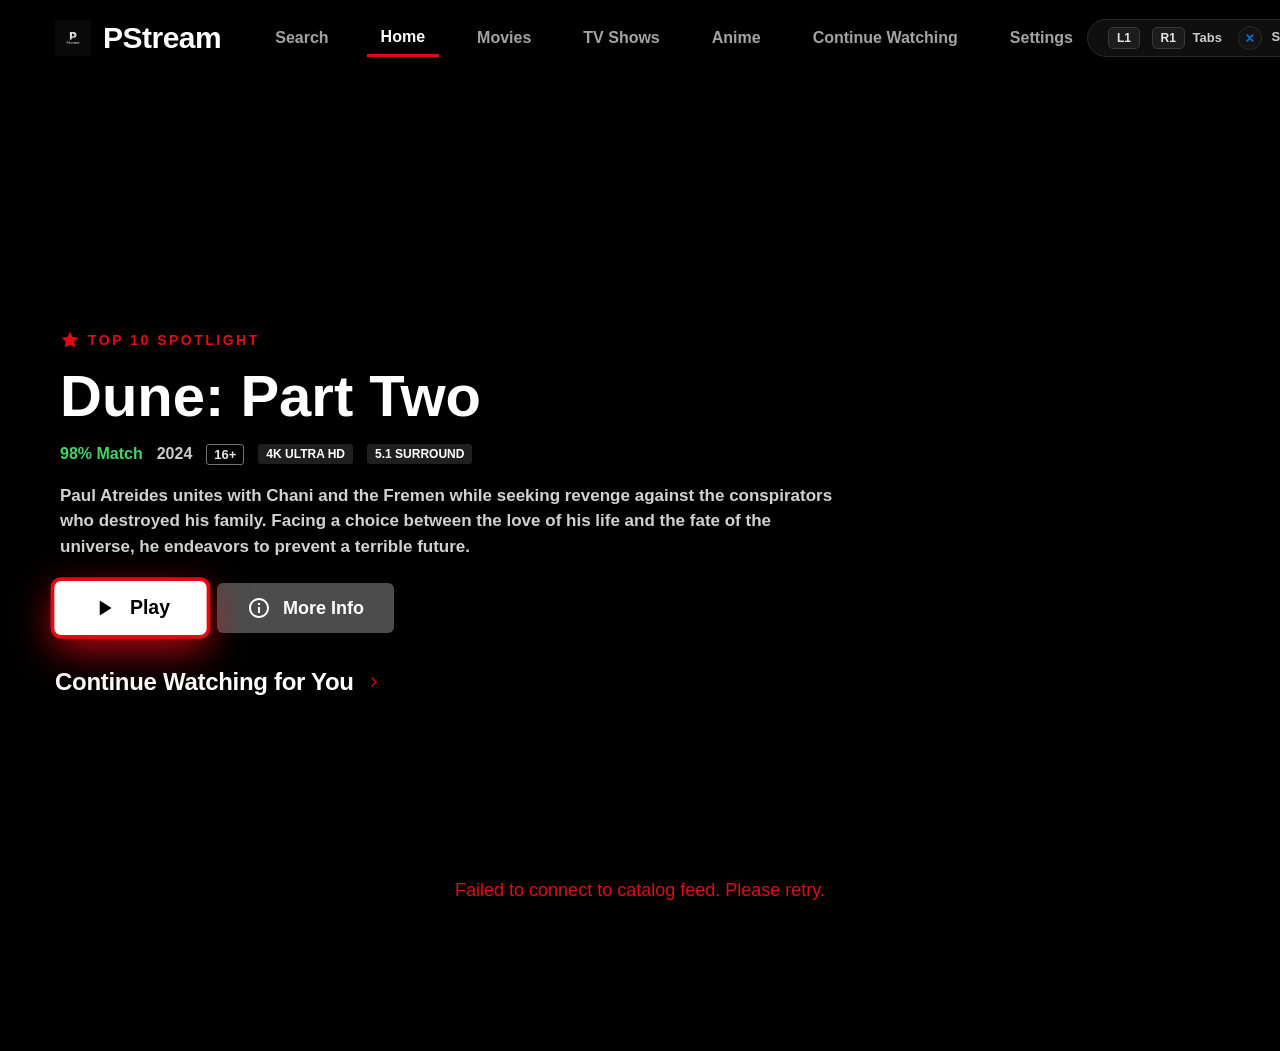
==== commit d1430574: "Release v1.1.0: Standalone PS4 port, permanent PS5 stability fixes & repo cleanup" ====
--- a/ps5/www/index.html
+++ b/ps5/www/index.html
@@ -57,7 +57,7 @@
 
     <!-- Netflix Cinematic Billboard -->
     <section class="billboard" id="billboard-section">
-        <img id="billboard-backdrop" class="billboard-backdrop" src="https://image.tmdb.org/t/p/w1280/xOMo8BRK7PfcJv9JCnx7s520Drq.jpg" alt="Backdrop">
+        <img id="billboard-backdrop" class="billboard-backdrop" src="[data-uri]" alt="Backdrop">
         <div class="billboard-vignette">
             <div class="billboard-badge" id="billboard-badge">
                 <svg viewBox="0 0 24 24"><path d="M12 2l3.09 6.26L22 9.27l-5 4.87 1.18 6.88L12 17.77l-6.18 3.25L7 14.14 2 9.27l6.91-1.01L12 2z"/></svg>
@@ -270,6 +270,7 @@
                                     <button class="setting-pill" data-provider="ita"><span class="lang-tag">ITA</span> Italiano</button>
                                     <button class="setting-pill" data-provider="esp"><span class="lang-tag">ESP</span> Español</button>
                                     <button class="setting-pill" data-provider="fra"><span class="lang-tag">FRA</span> Français</button>
+                                    <button class="setting-pill" data-provider="por"><span class="lang-tag">POR</span> Português</button>
                                 </div>
                             </div>
 
@@ -387,13 +388,13 @@
                             <div class="setting-group">
                                 <div class="setting-title-row">
                                     <label class="setting-label">PStream Core System & Architecture</label>
-                                    <span class="setting-hint">Running as native PlayStation 5 Media Daemon with BigApp container integration</span>
+                                    <span class="setting-hint" id="sys-arch-hint">Running as native PlayStation Media Engine with local hardware stream proxy</span>
                                 </div>
                                 <div class="system-status-grid">
                                     <div class="system-status-card">
                                         <span class="system-card-title">Installed Version</span>
-                                        <span class="system-card-val" id="sys-installed-ver">v1.0.2</span>
-                                        <span class="system-card-sub">PS5 Standalone (Zero PC)</span>
+                                        <span class="system-card-val" id="sys-installed-ver">v1.1.0</span>
+                                        <span class="system-card-sub" id="sys-platform-sub">PS5 Standalone (Zero PC)</span>
                                     </div>
                                     <div class="system-status-card">
                                         <span class="system-card-title">Daemon Endpoint</span>
@@ -402,8 +403,8 @@
                                     </div>
                                     <div class="system-status-card">
                                         <span class="system-card-title">Application ID</span>
-                                        <span class="system-card-val">PSTR00001</span>
-                                        <span class="system-card-sub">Media Category: 66048</span>
+                                        <span class="system-card-val" id="sys-app-id">PSTR00001</span>
+                                        <span class="system-card-sub" id="sys-app-cat">Media Category: 66048</span>
                                     </div>
                                 </div>
                             </div>
@@ -411,12 +412,15 @@
                             <div class="setting-group" style="margin-top:28px;">
                                 <div class="setting-title-row">
                                     <label class="setting-label">GitHub Auto-Update Synchronization</label>
-                                    <span class="setting-hint" id="settings-version-hint">PStream PS5 Standalone v1.0.2 (Zero PC Required)</span>
+                                    <span class="setting-hint" id="settings-version-hint">PStream Standalone v1.1.0 (Zero PC Required)</span>
                                 </div>
                                 <div style="display:flex;gap:16px;margin-top:10px;align-items:center;flex-wrap:wrap;">
                                     <button id="btn-check-update" class="btn-setting-action" style="border-color:var(--theme-accent);color:#fff;background:rgba(229,9,20,0.18);">
                                         <svg viewBox="0 0 24 24" style="width:16px;height:16px;margin-right:6px;fill:currentColor;vertical-align:text-bottom;"><path d="M12 4V1L8 5l4 4V6c3.31 0 6 2.69 6 6 0 1.01-.25 1.97-.7 2.8l1.46 1.46C19.54 15.03 20 13.57 20 12c0-4.42-3.58-8-8-8zm0 14c-3.31 0-6-2.69-6-6 0-1.01.25-1.97.7-2.8L5.24 7.74C4.46 8.97 4 10.43 4 12c0 4.42 3.58 8 8 8v3l4-4-4-4v3z"/></svg>
                                         Check for Updates
+                                    </button>
+                                    <button id="btn-ps4-exit" class="btn-setting-action btn-danger" style="display:none;" onclick="window.location.href='pstream:exit'">
+                                        Exit PStream to PS4 Home
                                     </button>
                                     <span id="update-status-text" style="font-size:14px;color:#aaa;font-weight:600;"></span>
                                 </div>
